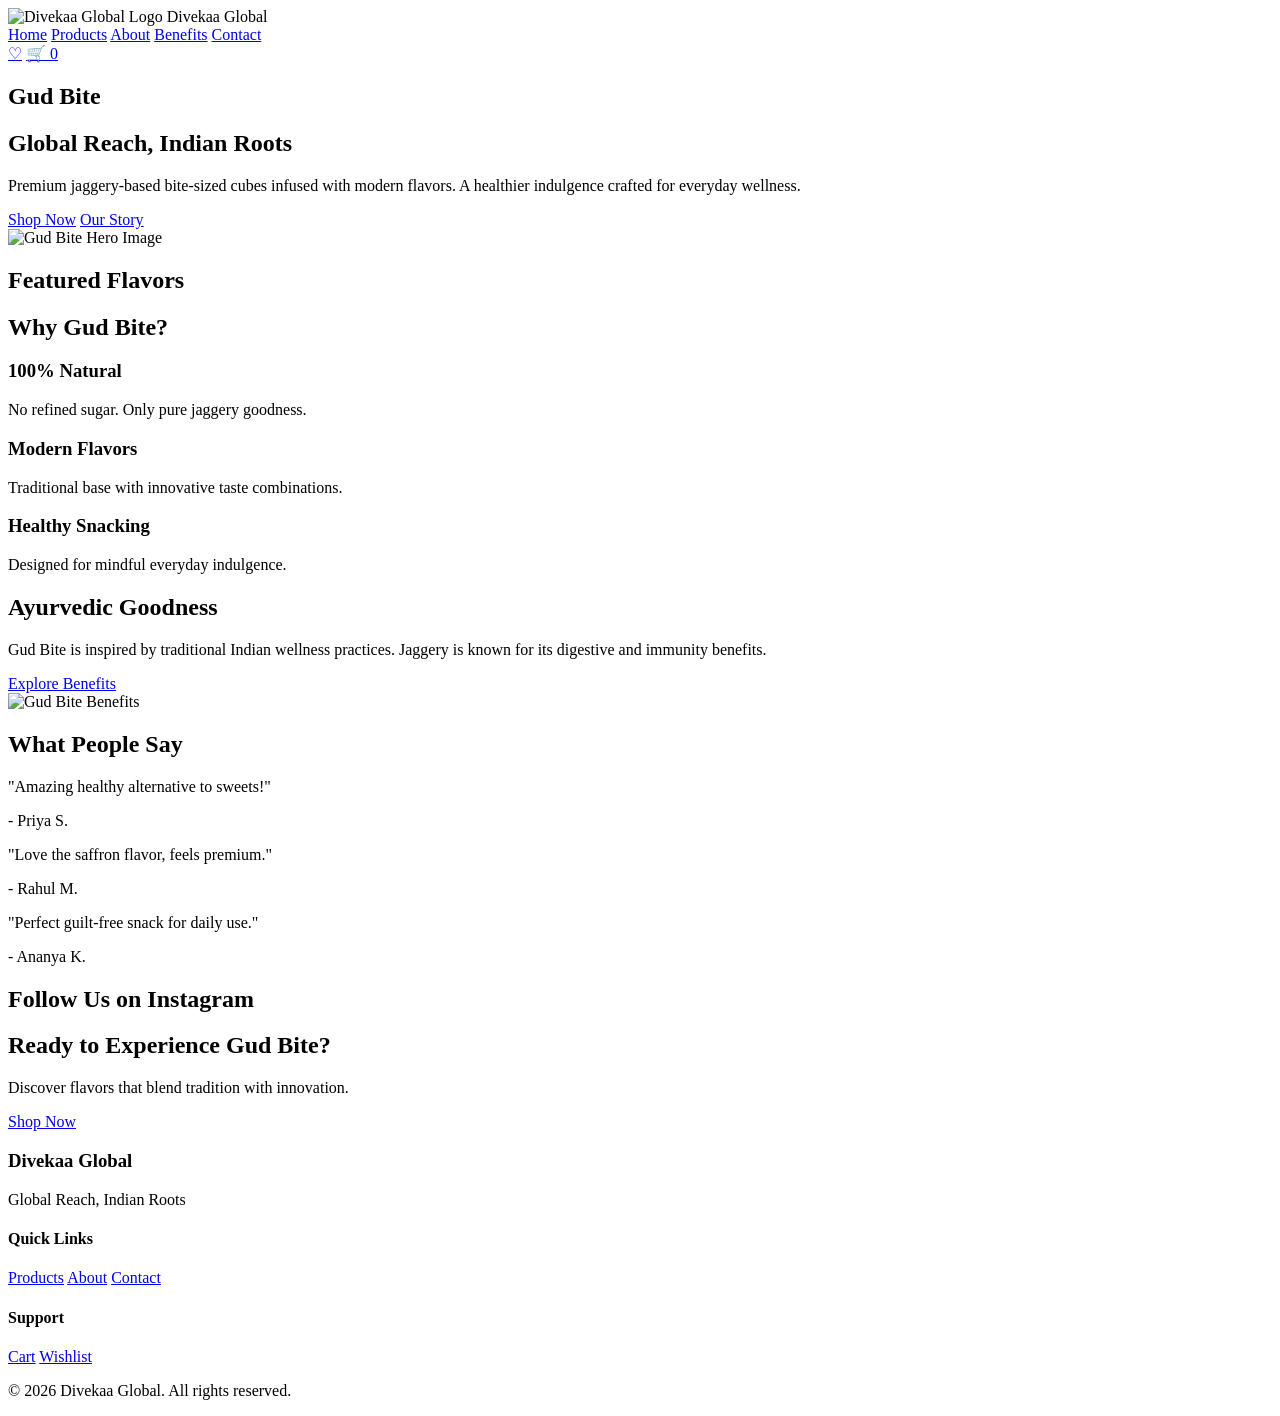
==== index.html @ 1d4f321d "Create index.html" ====
<!DOCTYPE html>
<html lang="en">
<head>
  <meta charset="UTF-8" />
  <meta name="viewport" content="width=device-width, initial-scale=1.0"/>
  <title>Divekaa Global | Gud Bite</title>

  <!-- CSS -->
  <link rel="stylesheet" href="assets/css/style.css"/>

  <!-- Fonts -->
  <link rel="preconnect" href="https://fonts.googleapis.com">
  <link rel="preconnect" href="https://fonts.gstatic.com" crossorigin>
  <link href="https://fonts.googleapis.com/css2?family=Poppins:wght@300;400;500;600;700&display=swap" rel="stylesheet">
</head>

<body>

  <!-- ================= HEADER ================= -->
  <header class="header">
    <div class="container nav-container">

      <div class="logo">
        <img src="assets/images/logo.png" alt="Divekaa Global Logo">
        <span>Divekaa Global</span>
      </div>

      <nav class="nav">
        <a href="index.html">Home</a>
        <a href="products.html">Products</a>
        <a href="about.html">About</a>
        <a href="benefits.html">Benefits</a>
        <a href="contact.html">Contact</a>
      </nav>

      <div class="nav-icons">
        <a href="wishlist.html" class="icon-btn">♡</a>
        <a href="cart.html" class="icon-btn">
          🛒 <span id="cart-count">0</span>
        </a>
      </div>

    </div>
  </header>


  <!-- ================= HERO SECTION ================= -->
  <section class="hero">
    <div class="container hero-grid">

      <div class="hero-text">
        <h1>Gud Bite</h1>
        <h2>Global Reach, Indian Roots</h2>
        <p>
          Premium jaggery-based bite-sized cubes infused with modern flavors.
          A healthier indulgence crafted for everyday wellness.
        </p>

        <div class="hero-buttons">
          <a href="products.html" class="btn primary">Shop Now</a>
          <a href="about.html" class="btn secondary">Our Story</a>
        </div>
      </div>

      <div class="hero-image">
        <img src="assets/images/hero.jpg" alt="Gud Bite Hero Image">
      </div>

    </div>
  </section>


  <!-- ================= FEATURED PRODUCTS ================= -->
  <section class="featured">
    <div class="container">

      <h2 class="section-title">Featured Flavors</h2>

      <div class="product-grid" id="featured-products">
        <!-- JS will render products here -->
      </div>

    </div>
  </section>


  <!-- ================= WHY SECTION ================= -->
  <section class="why">
    <div class="container">

      <h2 class="section-title">Why Gud Bite?</h2>

      <div class="why-grid">

        <div class="why-card">
          <h3>100% Natural</h3>
          <p>No refined sugar. Only pure jaggery goodness.</p>
        </div>

        <div class="why-card">
          <h3>Modern Flavors</h3>
          <p>Traditional base with innovative taste combinations.</p>
        </div>

        <div class="why-card">
          <h3>Healthy Snacking</h3>
          <p>Designed for mindful everyday indulgence.</p>
        </div>

      </div>

    </div>
  </section>


  <!-- ================= BENEFITS PREVIEW ================= -->
  <section class="benefits-preview">
    <div class="container">

      <div class="bp-grid">

        <div class="bp-text">
          <h2>Ayurvedic Goodness</h2>
          <p>
            Gud Bite is inspired by traditional Indian wellness practices.
            Jaggery is known for its digestive and immunity benefits.
          </p>
          <a href="benefits.html" class="btn primary">Explore Benefits</a>
        </div>

        <div class="bp-image">
          <img src="assets/images/products/masala-paan.jpg" alt="Gud Bite Benefits">
        </div>

      </div>

    </div>
  </section>


  <!-- ================= TESTIMONIALS ================= -->
  <section class="testimonials">
    <div class="container">

      <h2 class="section-title">What People Say</h2>

      <div class="testimonial-grid">

        <div class="testimonial-card">
          <p>"Amazing healthy alternative to sweets!"</p>
          <span>- Priya S.</span>
        </div>

        <div class="testimonial-card">
          <p>"Love the saffron flavor, feels premium."</p>
          <span>- Rahul M.</span>
        </div>

        <div class="testimonial-card">
          <p>"Perfect guilt-free snack for daily use."</p>
          <span>- Ananya K.</span>
        </div>

      </div>

    </div>
  </section>


  <!-- ================= INSTAGRAM GRID ================= -->
  <section class="instagram">
    <div class="container">

      <h2 class="section-title">Follow Us on Instagram</h2>

      <div class="insta-grid">

        <div class="insta-item"></div>
        <div class="insta-item"></div>
        <div class="insta-item"></div>
        <div class="insta-item"></div>
        <div class="insta-item"></div>
        <div class="insta-item"></div>

      </div>

    </div>
  </section>


  <!-- ================= CTA SECTION ================= -->
  <section class="cta">
    <div class="container">

      <h2>Ready to Experience Gud Bite?</h2>
      <p>Discover flavors that blend tradition with innovation.</p>

      <a href="products.html" class="btn primary">Shop Now</a>

    </div>
  </section>


  <!-- ================= FOOTER ================= -->
  <footer class="footer">
    <div class="container footer-grid">

      <div>
        <h3>Divekaa Global</h3>
        <p>Global Reach, Indian Roots</p>
      </div>

      <div>
        <h4>Quick Links</h4>
        <a href="products.html">Products</a>
        <a href="about.html">About</a>
        <a href="contact.html">Contact</a>
      </div>

      <div>
        <h4>Support</h4>
        <a href="cart.html">Cart</a>
        <a href="wishlist.html">Wishlist</a>
      </div>

    </div>

    <div class="footer-bottom">
      <p>© 2026 Divekaa Global. All rights reserved.</p>
    </div>
  </footer>


  <!-- ================= SCRIPTS ================= -->
  <script src="assets/js/main.js"></script>

</body>
</html>
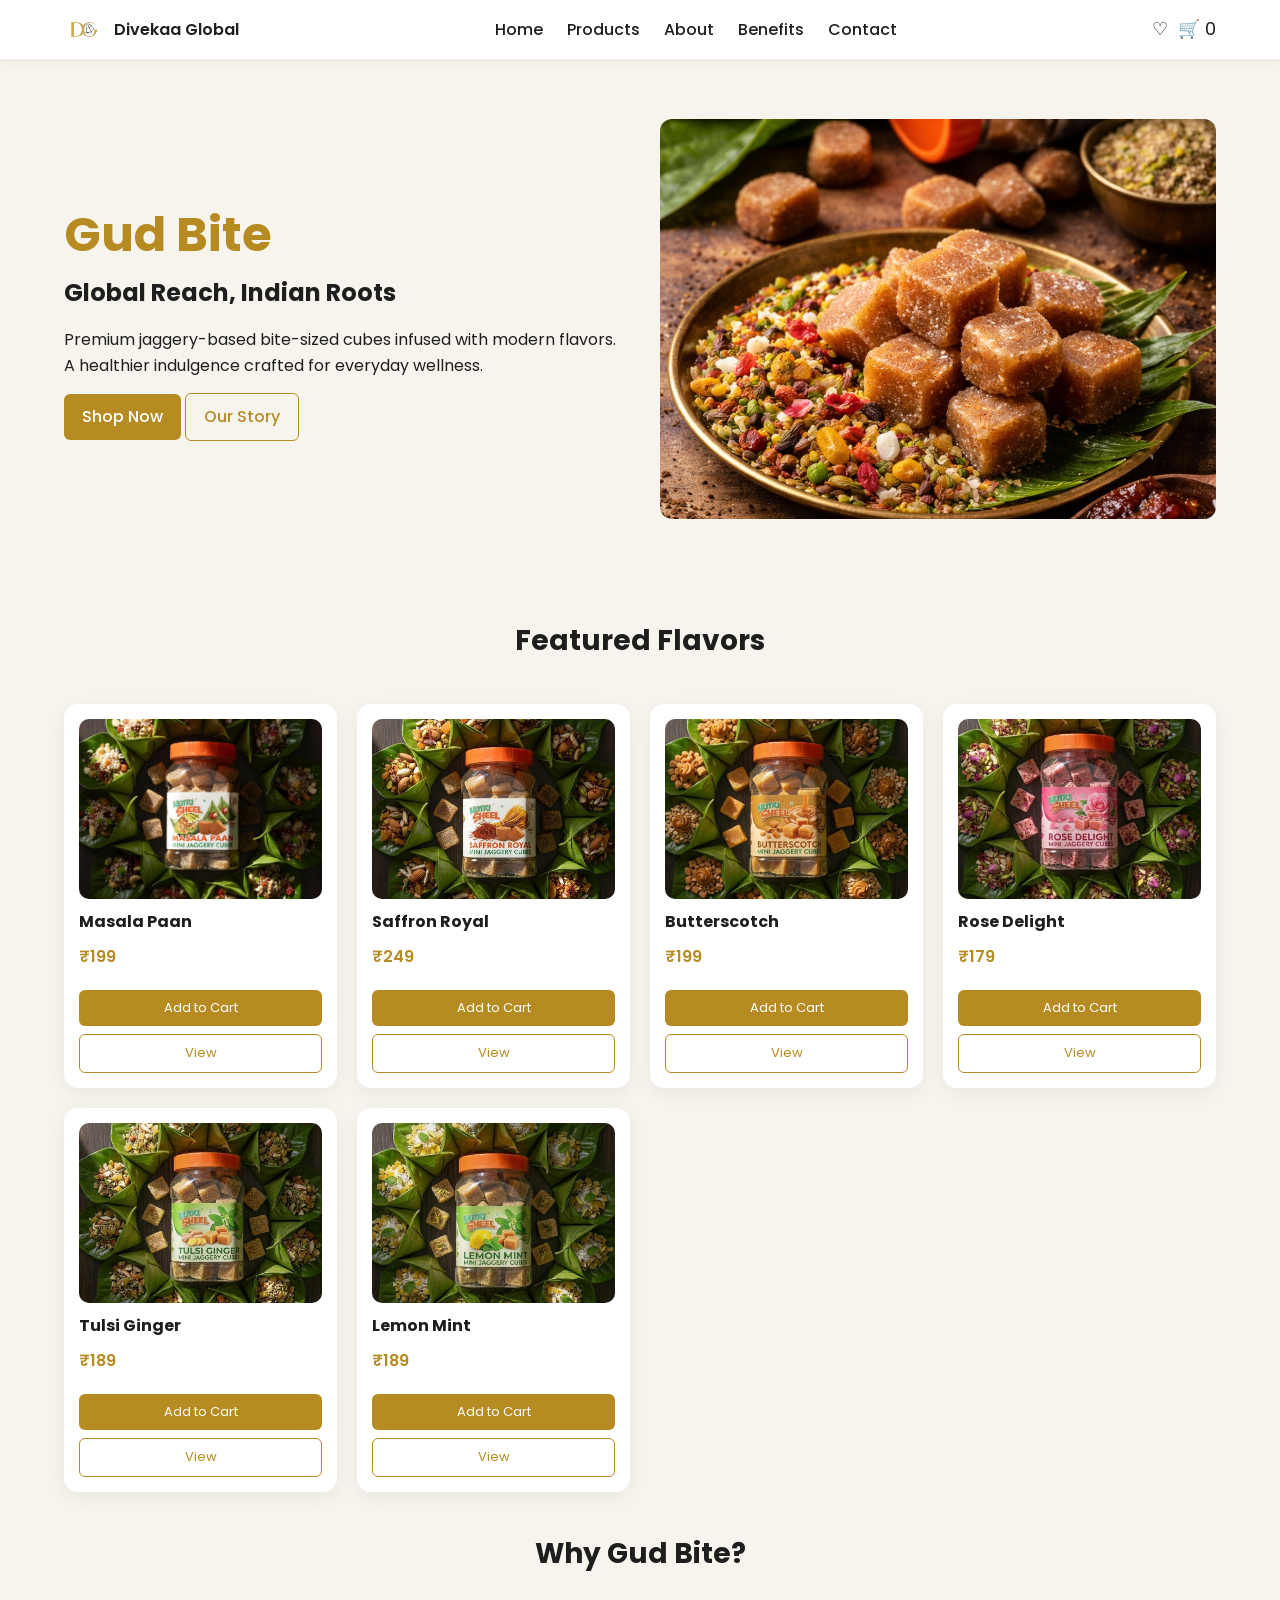
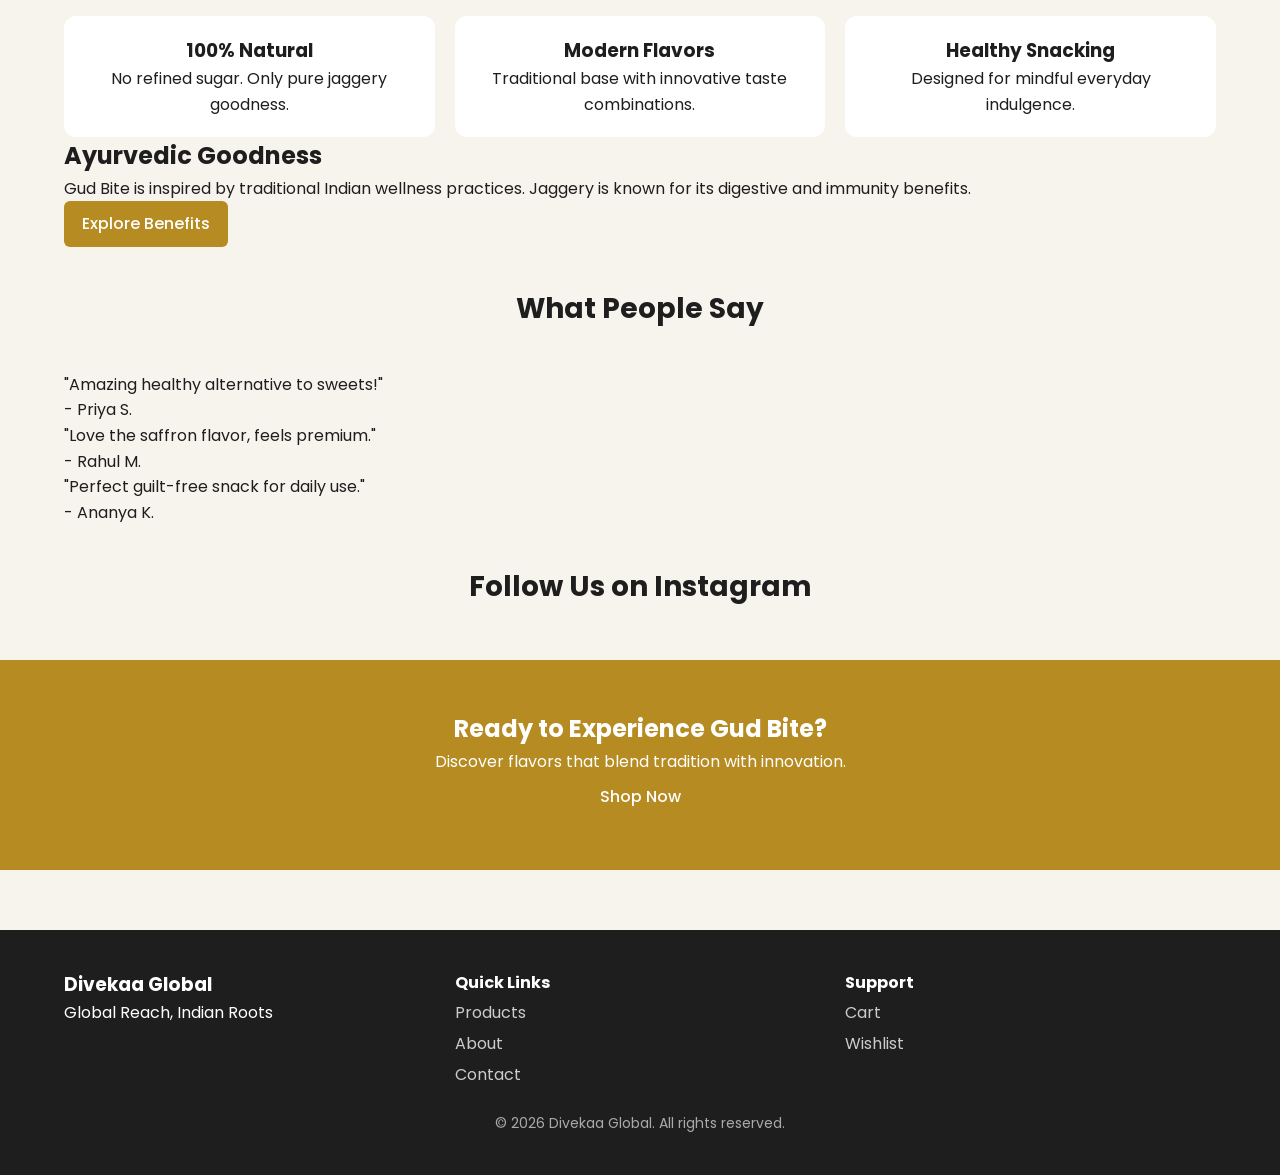
==== commit 76810369: "Update index.html" ====
--- a/index.html
+++ b/index.html
@@ -128,10 +128,6 @@
           <a href="benefits.html" class="btn primary">Explore Benefits</a>
         </div>
 
-        <div class="bp-image">
-          <img src="assets/images/products/masala-paan.jpg" alt="Gud Bite Benefits">
-        </div>
-
       </div>
 
     </div>
--- a/assets/css/style.css
+++ b/assets/css/style.css
@@ -0,0 +1,480 @@
+/* =========================================
+   DIVEKAA GLOBAL - STYLE SYSTEM
+   FMCG Premium Ecommerce UI
+========================================= */
+
+/* ---------- RESET ---------- */
+* {
+  margin: 0;
+  padding: 0;
+  box-sizing: border-box;
+  font-family: "Poppins", sans-serif;
+}
+
+body {
+  background: #F7F4ED;
+  color: #1E1E1E;
+  line-height: 1.6;
+}
+
+/* ---------- CONTAINER ---------- */
+.container {
+  width: 90%;
+  max-width: 1200px;
+  margin: auto;
+}
+
+/* ---------- HEADER ---------- */
+.header {
+  background: #FFFFFF;
+  padding: 15px 0;
+  box-shadow: 0 2px 10px rgba(0,0,0,0.05);
+  position: sticky;
+  top: 0;
+  z-index: 1000;
+}
+
+.nav-container {
+  display: flex;
+  justify-content: space-between;
+  align-items: center;
+}
+
+.logo {
+  display: flex;
+  align-items: center;
+  gap: 10px;
+  font-weight: 600;
+}
+
+.logo img {
+  width: 40px;
+}
+
+.nav a {
+  margin: 0 10px;
+  text-decoration: none;
+  color: #1E1E1E;
+  font-weight: 500;
+  transition: 0.3s;
+}
+
+.nav a:hover,
+.nav a.active {
+  color: #B68B22;
+}
+
+.nav-icons {
+  display: flex;
+  gap: 10px;
+}
+
+.icon-btn {
+  text-decoration: none;
+  font-size: 18px;
+  color: #1E1E1E;
+}
+
+/* ---------- HERO ---------- */
+.hero {
+  padding: 60px 0;
+}
+
+.hero-grid {
+  display: grid;
+  grid-template-columns: 1fr 1fr;
+  gap: 40px;
+  align-items: center;
+}
+
+.hero h1 {
+  font-size: 48px;
+  color: #B68B22;
+}
+
+.hero h2 {
+  font-size: 24px;
+  margin-bottom: 10px;
+}
+
+.hero p {
+  margin: 15px 0;
+}
+
+.hero-image img {
+  width: 100%;
+  border-radius: 12px;
+}
+
+/* ---------- BUTTONS ---------- */
+.btn {
+  padding: 10px 18px;
+  border: none;
+  cursor: pointer;
+  text-decoration: none;
+  display: inline-block;
+  border-radius: 6px;
+  transition: 0.3s;
+  font-weight: 500;
+}
+
+.btn.primary {
+  background: #B68B22;
+  color: white;
+}
+
+.btn.primary:hover {
+  background: #C9A33A;
+}
+
+.btn.secondary {
+  background: transparent;
+  border: 1px solid #B68B22;
+  color: #B68B22;
+}
+
+.btn.secondary:hover {
+  background: #B68B22;
+  color: white;
+}
+
+/* ---------- SECTION TITLE ---------- */
+.section-title {
+  text-align: center;
+  font-size: 28px;
+  margin: 40px 0;
+}
+/* ================= PRODUCT CARD FIX ================= */
+
+.product-grid {
+  display: grid;
+  grid-template-columns: repeat(auto-fit, minmax(240px, 1fr));
+  gap: 20px;
+}
+
+/* FORCE UNIFORM CARD SIZE */
+.product-card {
+  background: #fff;
+  border-radius: 14px;
+  padding: 15px;
+  box-shadow: 0 5px 20px rgba(0,0,0,0.06);
+  display: flex;
+  flex-direction: column;
+  justify-content: space-between;
+  height: 100%;
+  transition: 0.3s ease;
+}
+
+/* IMAGE FIX (VERY IMPORTANT) */
+.product-card img {
+  width: 100%;
+  height: 180px;
+  object-fit: cover;
+  border-radius: 10px;
+}
+
+/* TITLE CONSISTENCY */
+.product-card h3 {
+  font-size: 16px;
+  margin-top: 10px;
+}
+
+/* DESCRIPTION LIMIT */
+.product-card p {
+  font-size: 13px;
+  color: #555;
+  height: 40px;
+  overflow: hidden;
+}
+
+/* PRICE */
+.price {
+  margin: 10px 0;
+  font-size: 16px;
+  font-weight: 600;
+  color: #B68B22;
+}
+
+/* ================= BUTTON SYSTEM FIX ================= */
+
+.product-actions {
+  display: flex;
+  flex-direction: column;
+  gap: 8px;
+  margin-top: 10px;
+}
+
+.product-actions button,
+.product-actions a {
+  padding: 8px 10px;
+  text-align: center;
+  border-radius: 6px;
+  font-size: 13px;
+  cursor: pointer;
+  text-decoration: none;
+  border: none;
+}
+
+/* ADD TO CART */
+.product-actions button {
+  background: #B68B22;
+  color: white;
+}
+
+/* VIEW PRODUCT */
+.product-actions a {
+  background: transparent;
+  border: 1px solid #B68B22;
+  color: #B68B22;
+}
+
+.product-actions a:hover {
+  background: #B68B22;
+  color: white;
+}
+/* ================= PRODUCT DETAIL FIX ================= */
+
+.product-grid-detail {
+  display: grid;
+  grid-template-columns: 1fr 1fr;
+  gap: 40px;
+  align-items: start;
+}
+
+/* MAIN IMAGE SMALLER */
+.product-images img#main-product-image {
+  width: 100%;
+  max-height: 320px;
+  object-fit: cover;
+  border-radius: 12px;
+}
+
+/* THUMBNAILS */
+.thumbnail-row {
+  display: flex;
+  gap: 10px;
+  margin-top: 10px;
+}
+
+.thumbnail-row img {
+  width: 60px;
+  height: 60px;
+  object-fit: cover;
+  border-radius: 8px;
+  cursor: pointer;
+}
+
+/* PRODUCT INFO CLEAN */
+.product-info h1 {
+  font-size: 26px;
+}
+
+.product-info p {
+  font-size: 14px;
+  color: #555;
+}
+
+/* ---------- WHY SECTION ---------- */
+.why-grid {
+  display: grid;
+  grid-template-columns: repeat(3, 1fr);
+  gap: 20px;
+  text-align: center;
+}
+
+.why-card {
+  background: white;
+  padding: 20px;
+  border-radius: 12px;
+}
+
+/* ---------- CTA ---------- */
+.cta {
+  background: #B68B22;
+  color: white;
+  text-align: center;
+  padding: 50px 20px;
+  margin-top: 50px;
+}
+
+/* ---------- FOOTER ---------- */
+.footer {
+  background: #1E1E1E;
+  color: white;
+  padding: 40px 0;
+  margin-top: 60px;
+}
+
+.footer-grid {
+  display: grid;
+  grid-template-columns: repeat(3, 1fr);
+  gap: 20px;
+}
+
+.footer a {
+  color: #ccc;
+  text-decoration: none;
+  display: block;
+  margin: 5px 0;
+}
+
+.footer-bottom {
+  text-align: center;
+  margin-top: 20px;
+  font-size: 14px;
+  color: #aaa;
+}
+
+/* ---------- CART ---------- */
+.cart-grid {
+  display: grid;
+  grid-template-columns: 2fr 1fr;
+  gap: 20px;
+}
+
+.cart-item {
+  display: flex;
+  align-items: center;
+  justify-content: space-between;
+  background: white;
+  padding: 10px;
+  margin-bottom: 10px;
+  border-radius: 10px;
+}
+
+.cart-item img {
+  width: 60px;
+  border-radius: 8px;
+}
+
+.cart-summary {
+  background: white;
+  padding: 20px;
+  border-radius: 12px;
+}
+
+/* ---------- RESPONSIVE ---------- */
+@media (max-width: 768px) {
+
+  .hero-grid {
+    grid-template-columns: 1fr;
+  }
+
+  .product-grid {
+    grid-template-columns: 1fr;
+  }
+
+  .why-grid {
+    grid-template-columns: 1fr;
+  }
+
+  .cart-grid {
+    grid-template-columns: 1fr;
+  }
+
+  .nav {
+    display: none;
+  }
+}
+/* ================= PREMIUM SEARCH BAR ================= */
+
+.search-box {
+  display: flex;
+  align-items: center;
+  gap: 8px;
+  background: white;
+  padding: 10px 14px;
+  border-radius: 12px;
+  box-shadow: 0 4px 15px rgba(0,0,0,0.06);
+  border: 1px solid rgba(0,0,0,0.05);
+  transition: 0.3s;
+}
+
+.search-box:focus-within {
+  border-color: var(--gold);
+  box-shadow: 0 6px 18px rgba(182,139,34,0.2);
+}
+
+.search-box input {
+  width: 100%;
+  border: none;
+  outline: none;
+  font-size: 14px;
+  background: transparent;
+}
+
+/* SEARCH ICON */
+.search-box::before {
+  content: "🔍";
+  font-size: 14px;
+  opacity: 0.6;
+}
+/* ================= GLOBAL IMAGE CONTROL ================= */
+
+img {
+  max-width: 100%;
+  display: block;
+}
+
+/* HERO IMAGE FIX */
+.hero-image img {
+  max-height: 400px;
+  object-fit: cover;
+}
+
+/* ABOUT / BENEFITS IMAGES */
+.about-image img,
+.ayurveda-image img {
+  max-height: 350px;
+  object-fit: cover;
+  border-radius: 12px;
+}
+/* ================= PREMIUM ANIMATIONS ================= */
+
+@keyframes fadeUp {
+  from {
+    opacity: 0;
+    transform: translateY(12px);
+  }
+  to {
+    opacity: 1;
+    transform: translateY(0);
+  }
+}
+
+@keyframes fadeIn {
+  from {
+    opacity: 0;
+  }
+  to {
+    opacity: 1;
+  }
+}
+
+/* Apply smooth entrance */
+.hero,
+.product-card,
+.section-title,
+.why-card {
+  animation: fadeUp 0.6s ease both;
+}
+
+/* Smooth hover system upgrade */
+.product-card {
+  transition: transform 0.25s ease, box-shadow 0.25s ease;
+}
+
+.product-card:hover {
+  transform: translateY(-6px) scale(1.01);
+  box-shadow: 0 10px 30px rgba(0,0,0,0.10);
+}
+
+/* Button micro interaction */
+.btn {
+  transition: all 0.25s ease;
+}
+
+.btn:active {
+  transform: scale(0.97);
+}
+
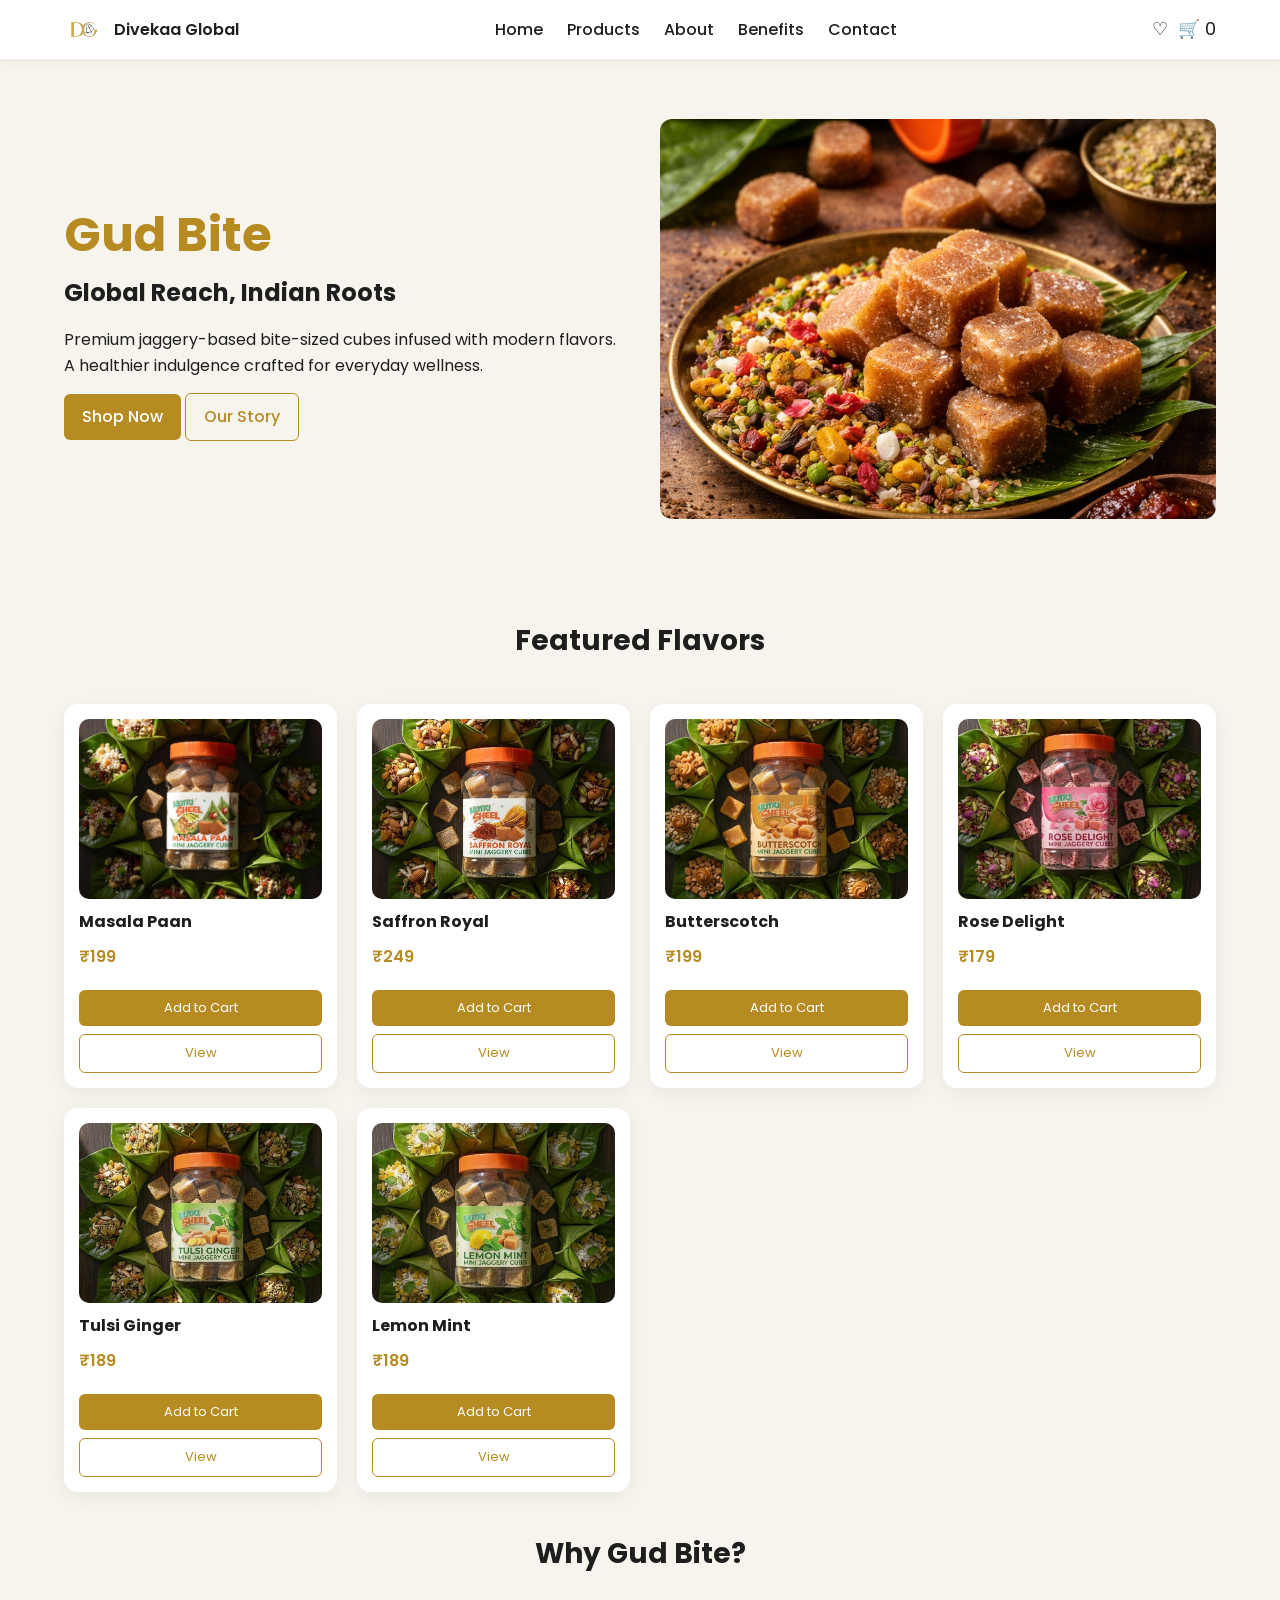
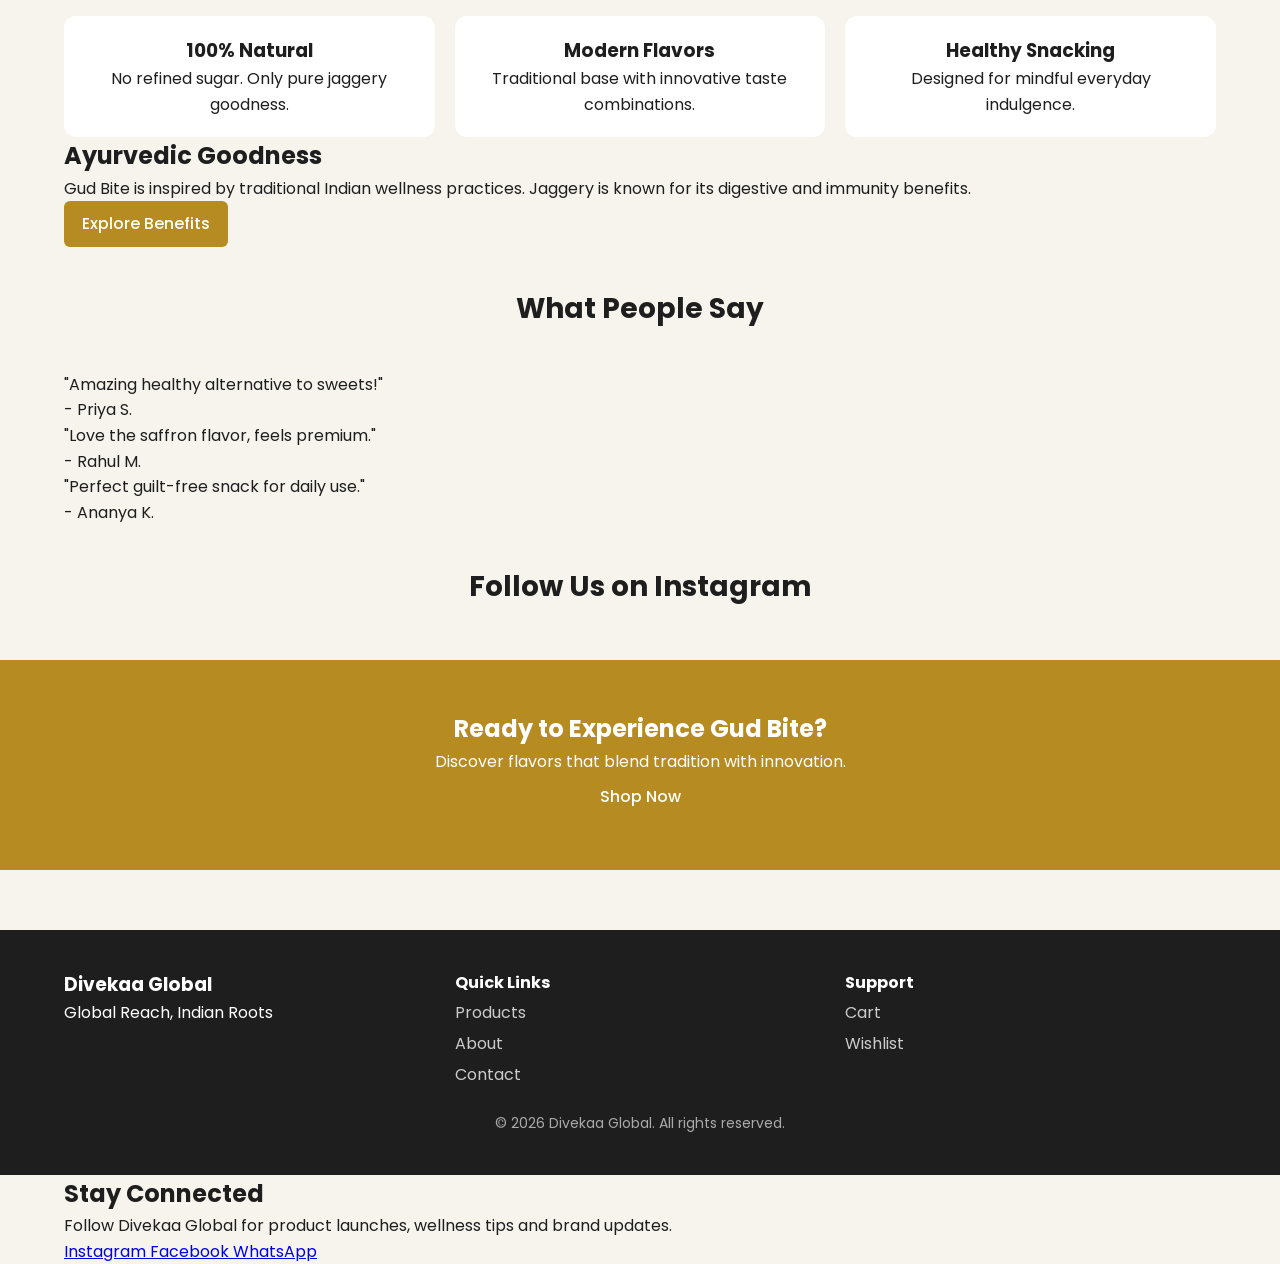
==== commit 130f6301: "Update index.html" ====
--- a/index.html
+++ b/index.html
@@ -225,7 +225,34 @@
       <p>© 2026 Divekaa Global. All rights reserved.</p>
     </div>
   </footer>
-
+<section class="social-connect">
+    <div class="container">
+
+        <h2>Stay Connected</h2>
+
+        <p>
+            Follow Divekaa Global for product launches,
+            wellness tips and brand updates.
+        </p>
+
+        <div class="social-links">
+
+            <a href="#" class="social-btn instagram">
+                Instagram
+            </a>
+
+            <a href="#" class="social-btn facebook">
+                Facebook
+            </a>
+
+            <a href="#" class="social-btn whatsapp">
+                WhatsApp
+            </a>
+
+        </div>
+
+    </div>
+</section>
 
   <!-- ================= SCRIPTS ================= -->
   <script src="assets/js/main.js"></script>
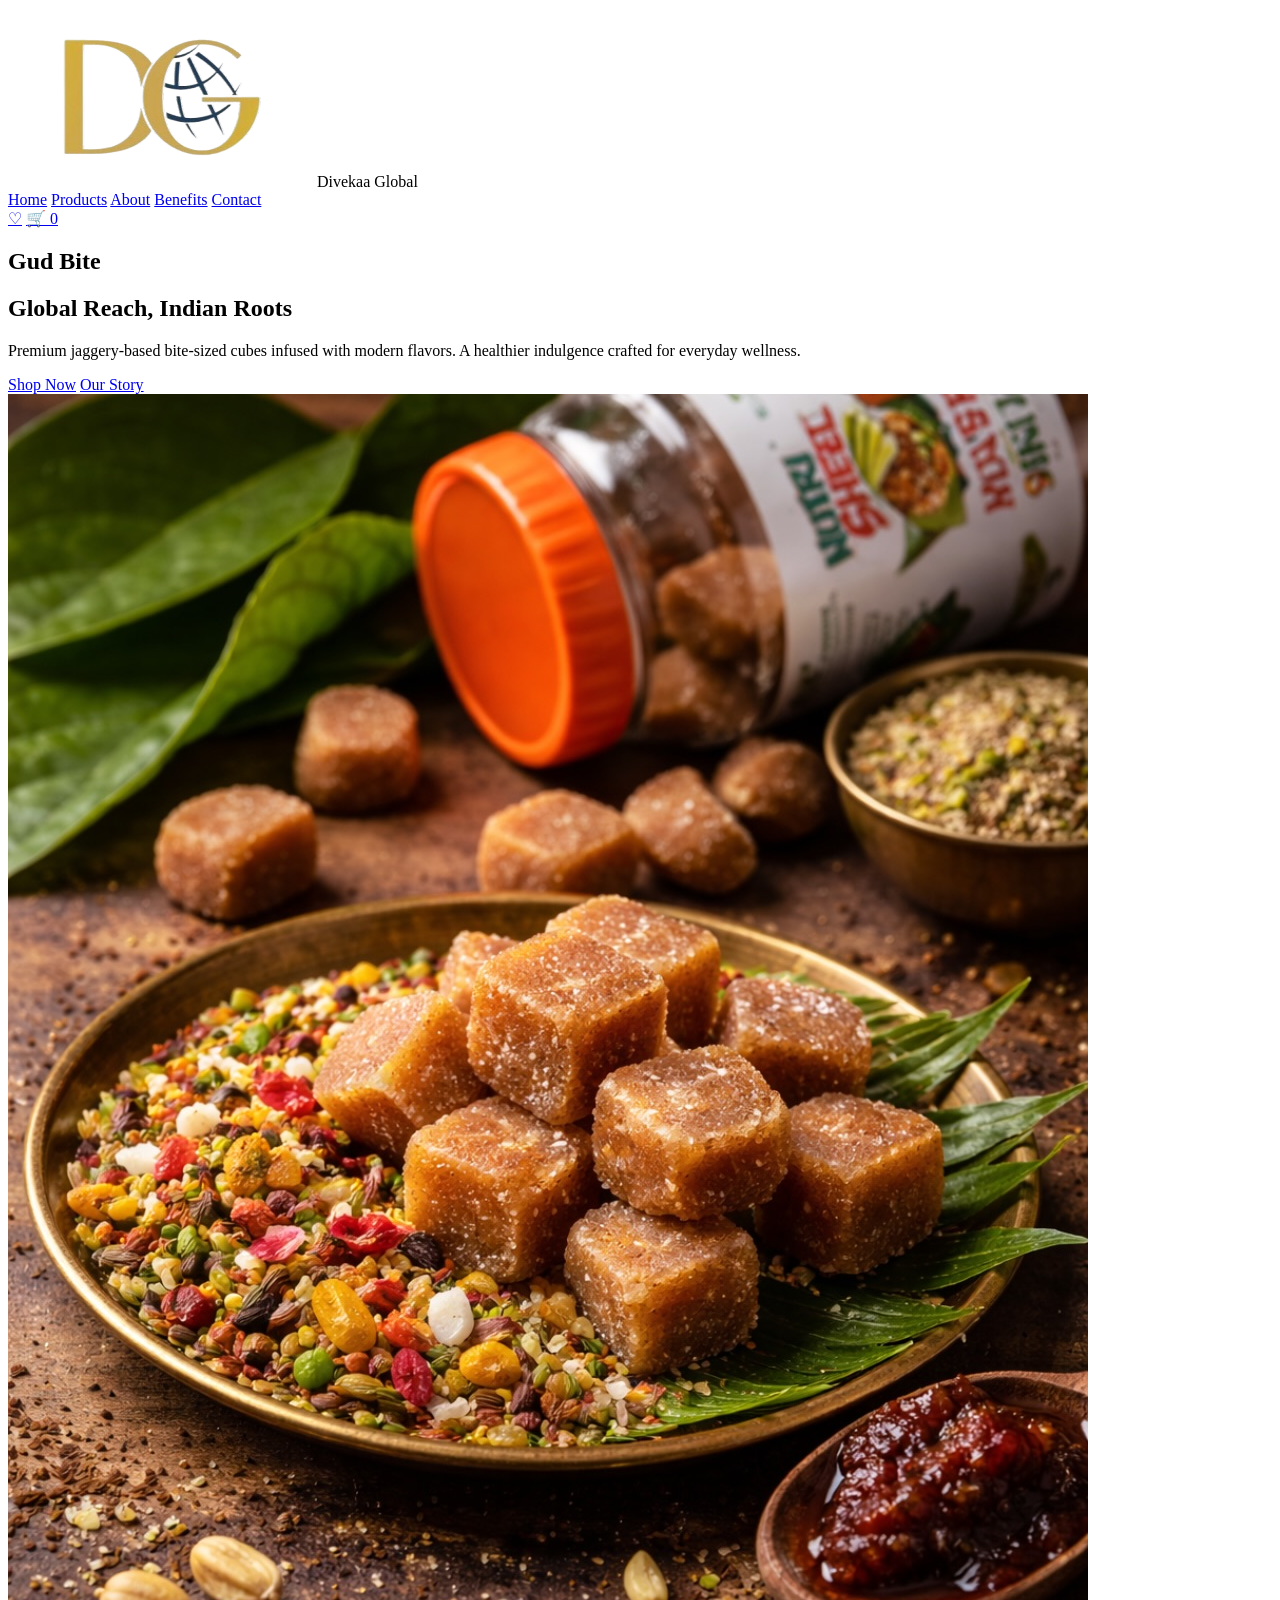
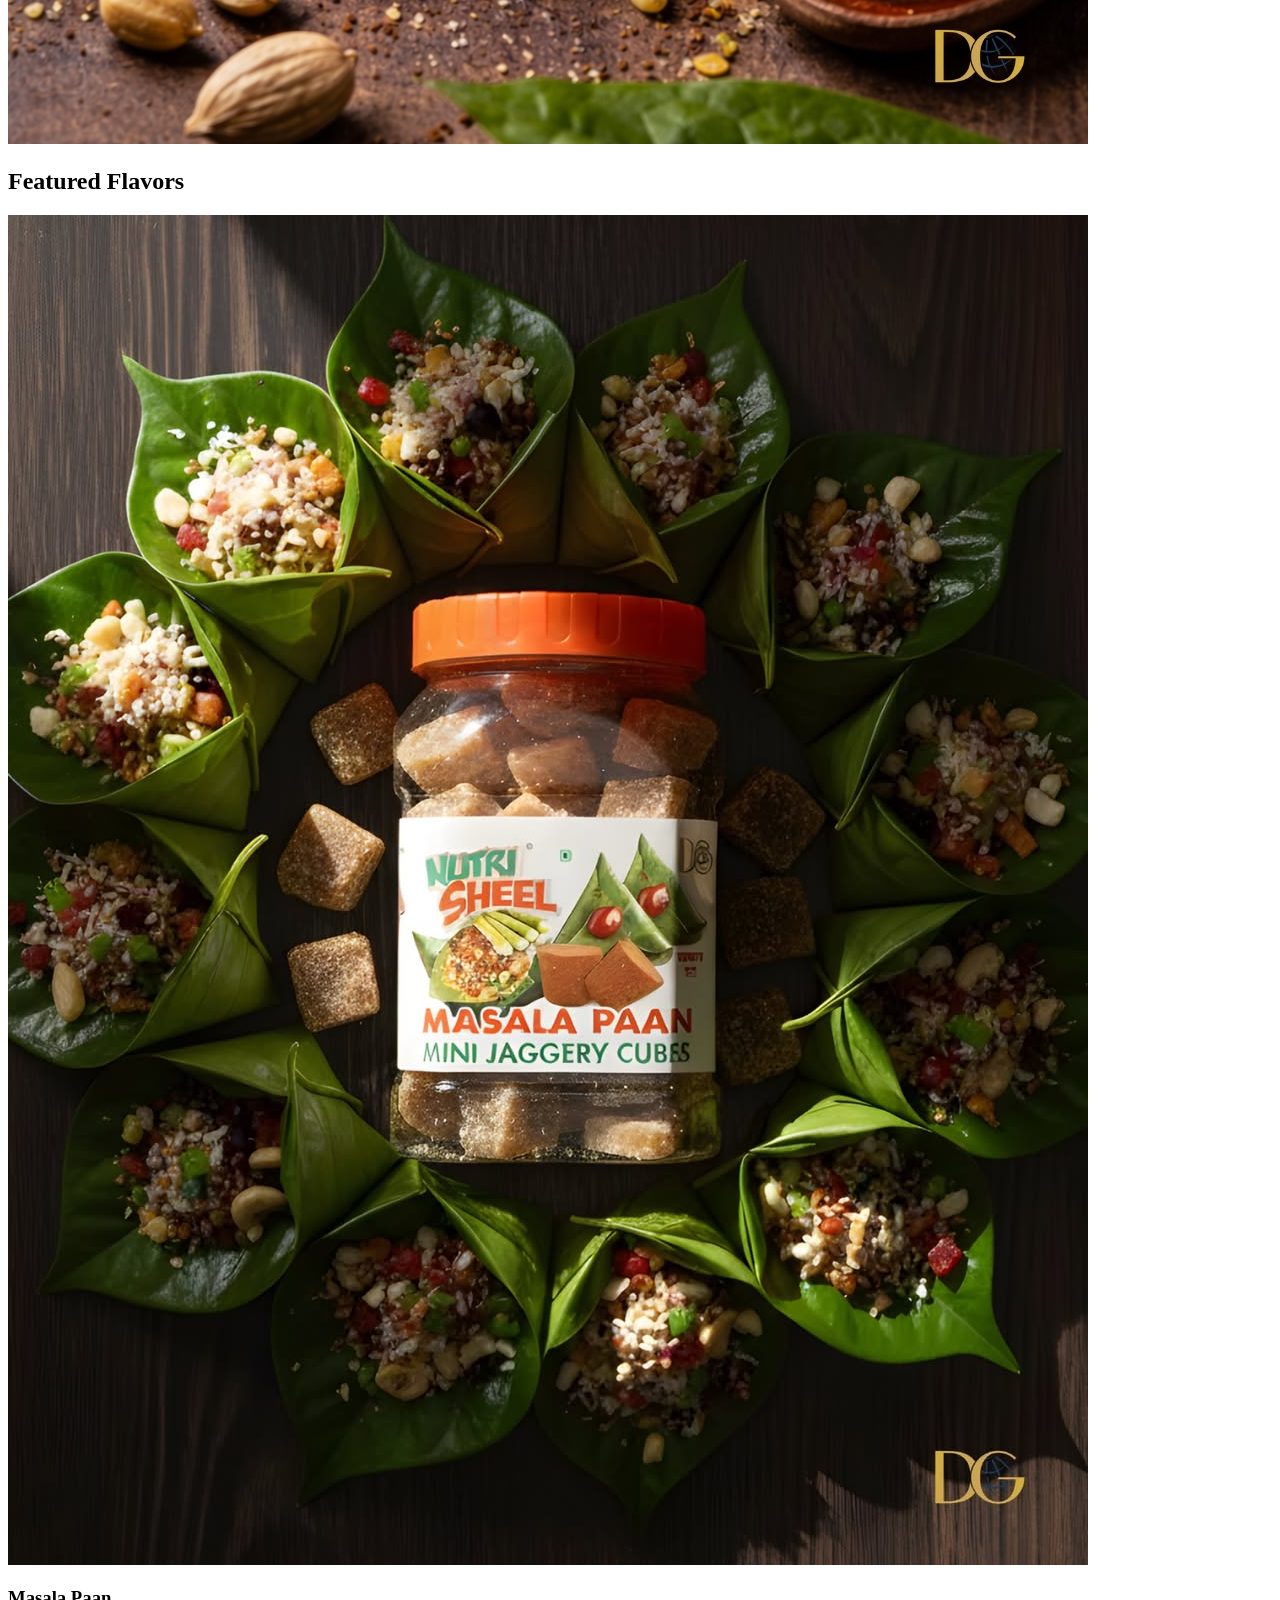
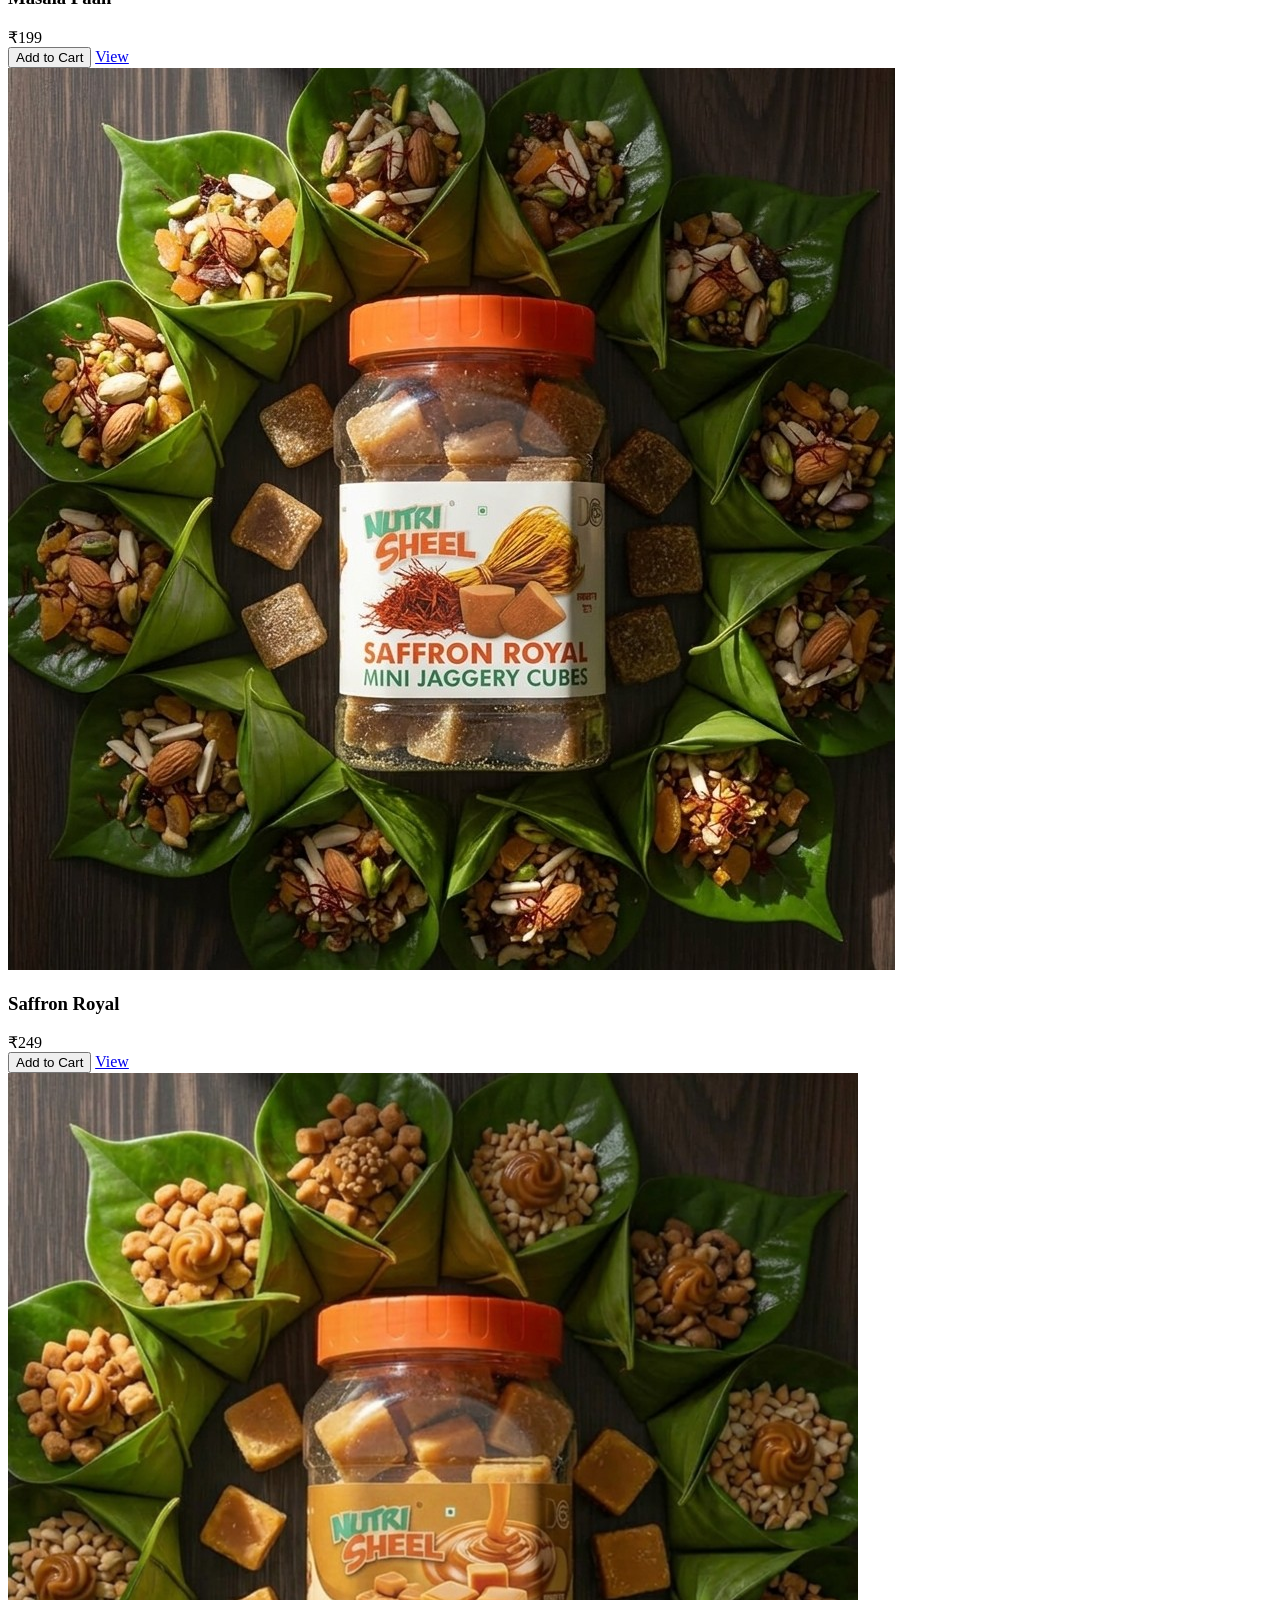
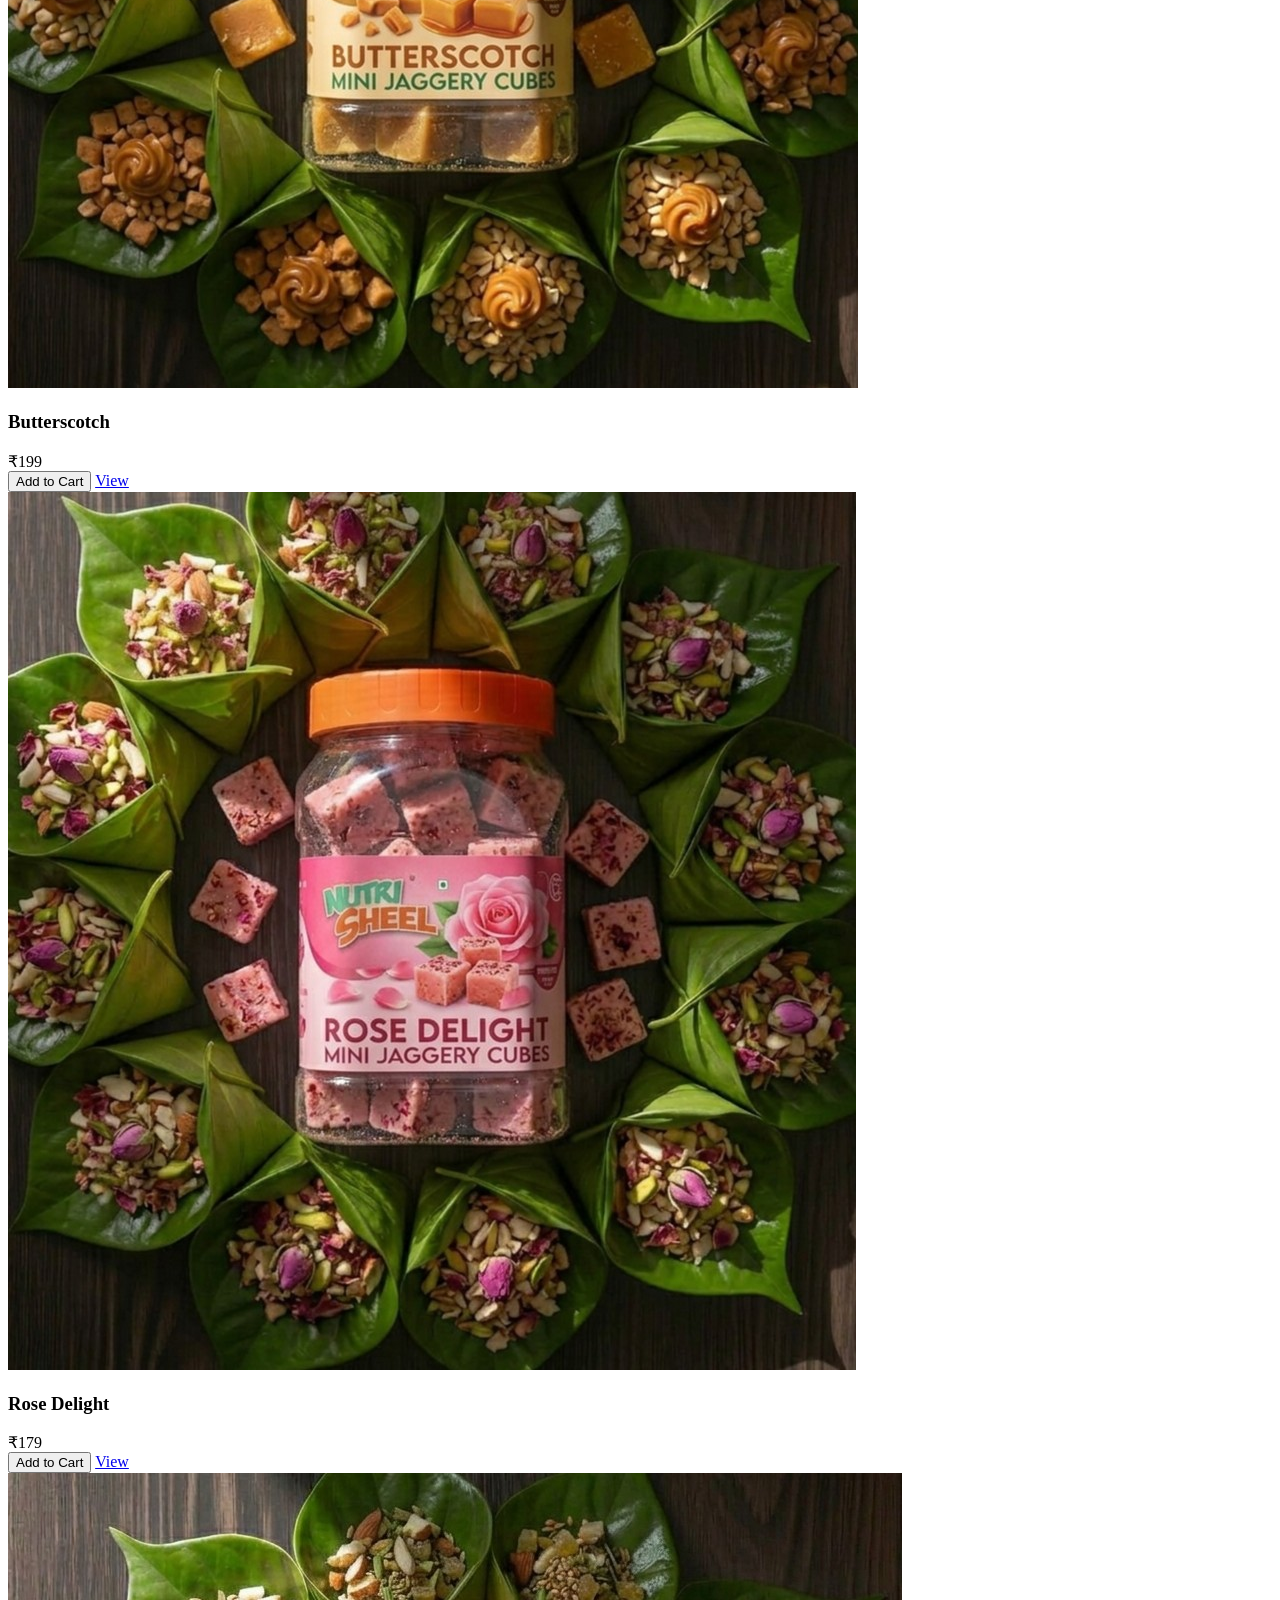
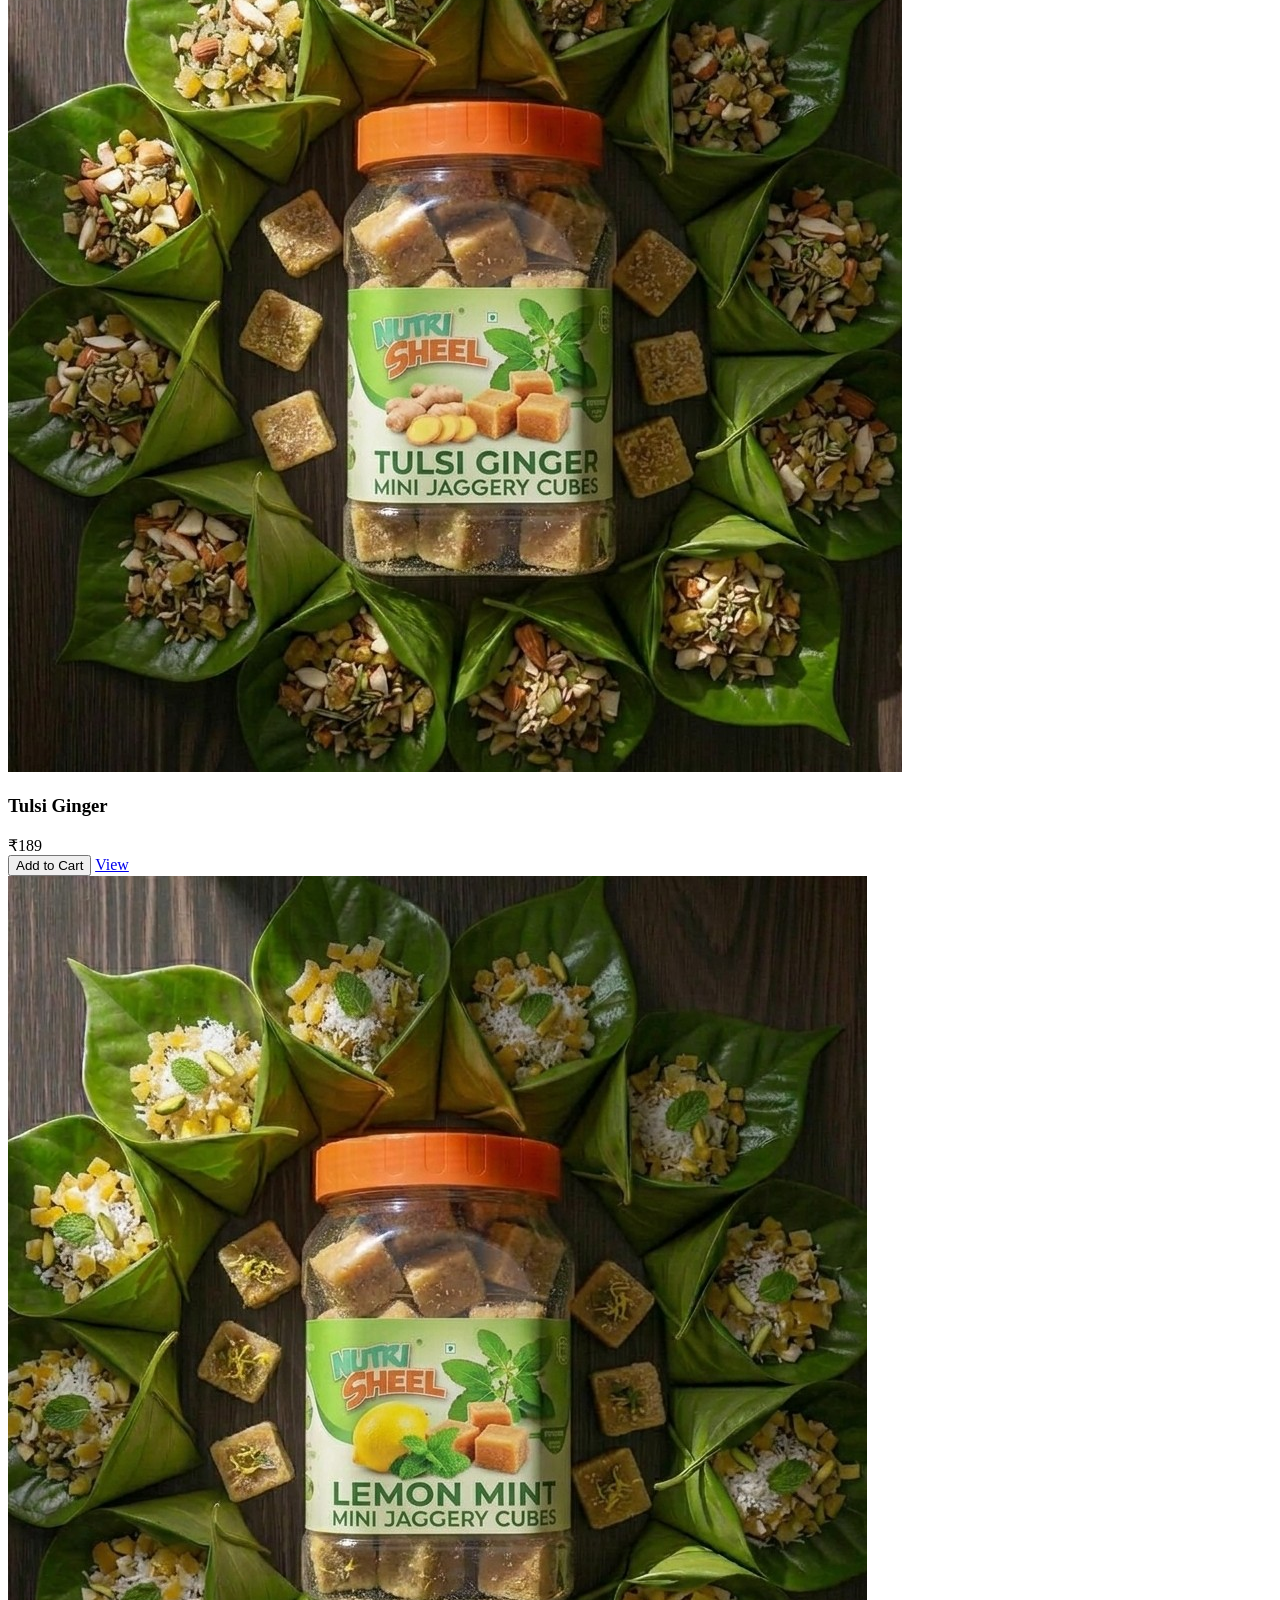
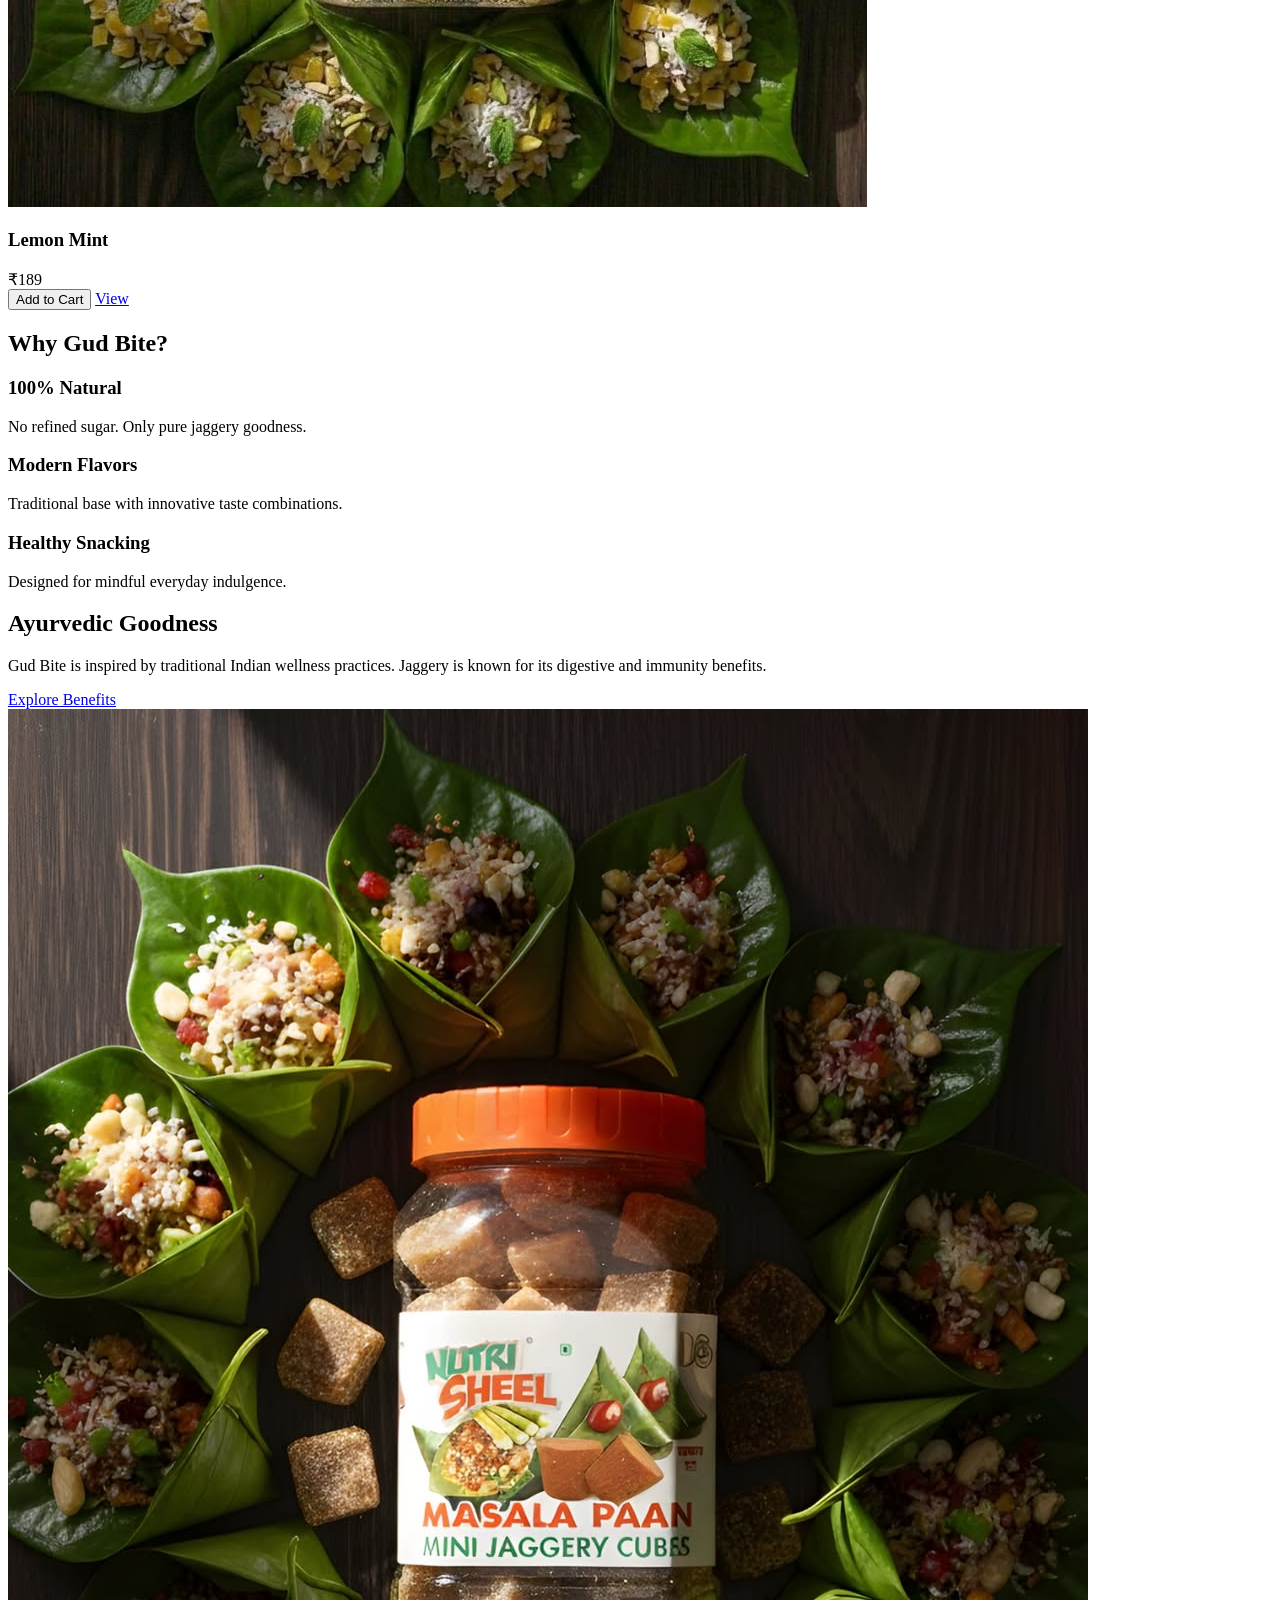
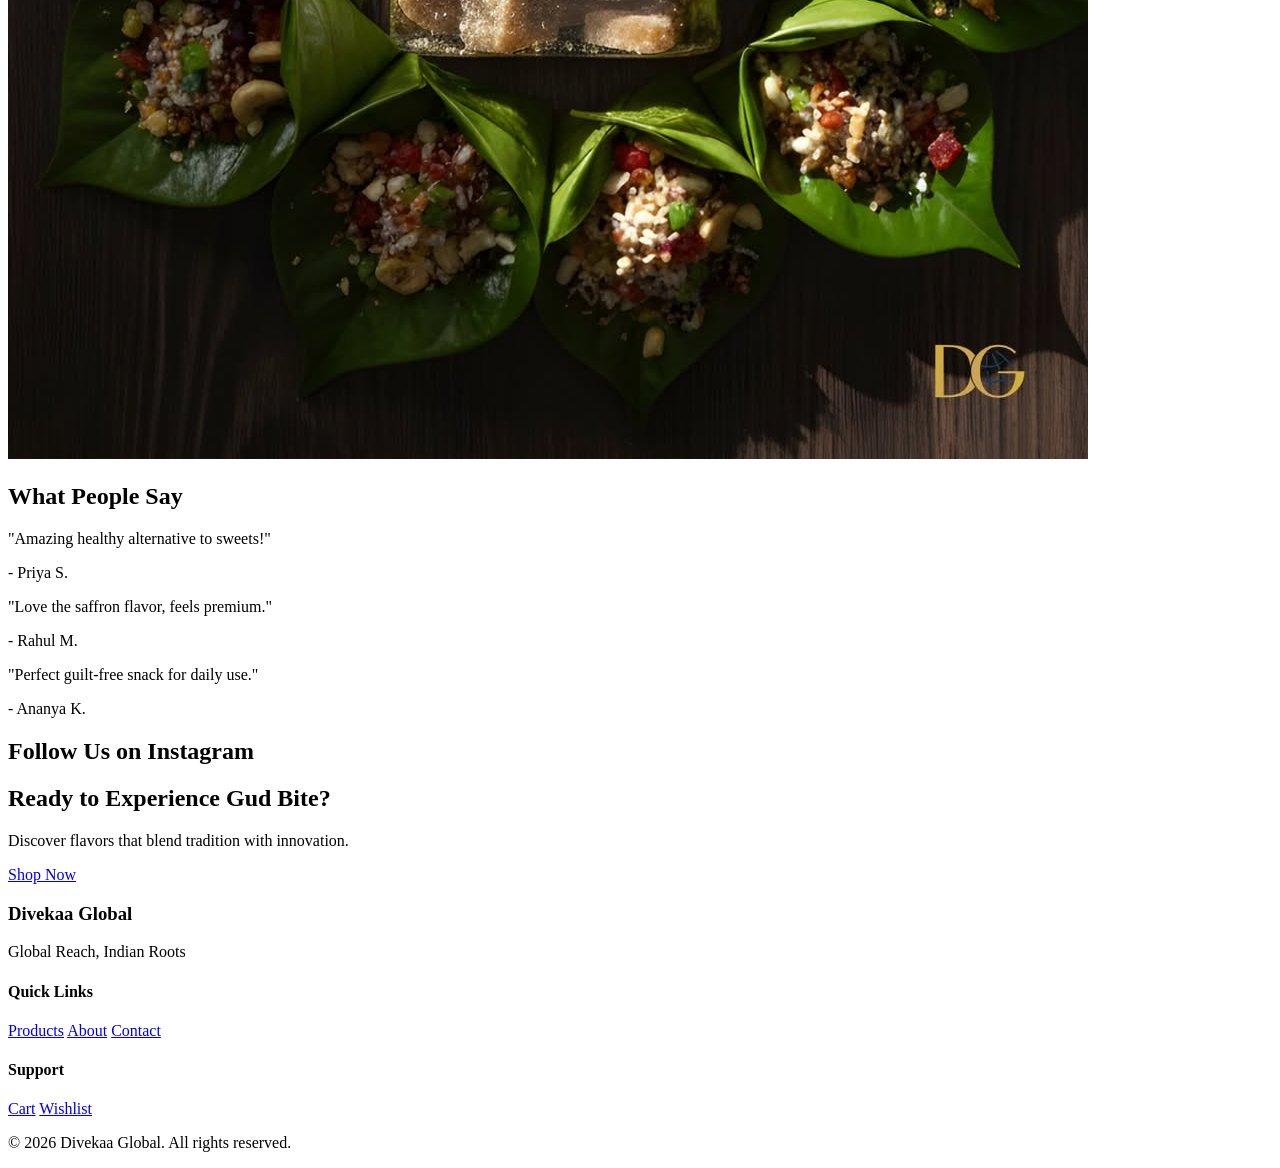
==== commit 57ace46f: "Update index.html" ====
--- a/index.html
+++ b/index.html
@@ -6,7 +6,7 @@
   <title>Divekaa Global | Gud Bite</title>
 
   <!-- CSS -->
-  <link rel="stylesheet" href="assets/css/style.css"/>
+  <link rel="stylesheet" href="assets/css/home.css">
 
   <!-- Fonts -->
   <link rel="preconnect" href="https://fonts.googleapis.com">
@@ -128,6 +128,10 @@
           <a href="benefits.html" class="btn primary">Explore Benefits</a>
         </div>
 
+        <div class="bp-image">
+          <img src="assets/images/products/masala-paan.jpg" alt="Gud Bite Benefits">
+        </div>
+
       </div>
 
     </div>
@@ -225,34 +229,7 @@
       <p>© 2026 Divekaa Global. All rights reserved.</p>
     </div>
   </footer>
-<section class="social-connect">
-    <div class="container">
-
-        <h2>Stay Connected</h2>
-
-        <p>
-            Follow Divekaa Global for product launches,
-            wellness tips and brand updates.
-        </p>
-
-        <div class="social-links">
-
-            <a href="#" class="social-btn instagram">
-                Instagram
-            </a>
-
-            <a href="#" class="social-btn facebook">
-                Facebook
-            </a>
-
-            <a href="#" class="social-btn whatsapp">
-                WhatsApp
-            </a>
-
-        </div>
-
-    </div>
-</section>
+
 
   <!-- ================= SCRIPTS ================= -->
   <script src="assets/js/main.js"></script>
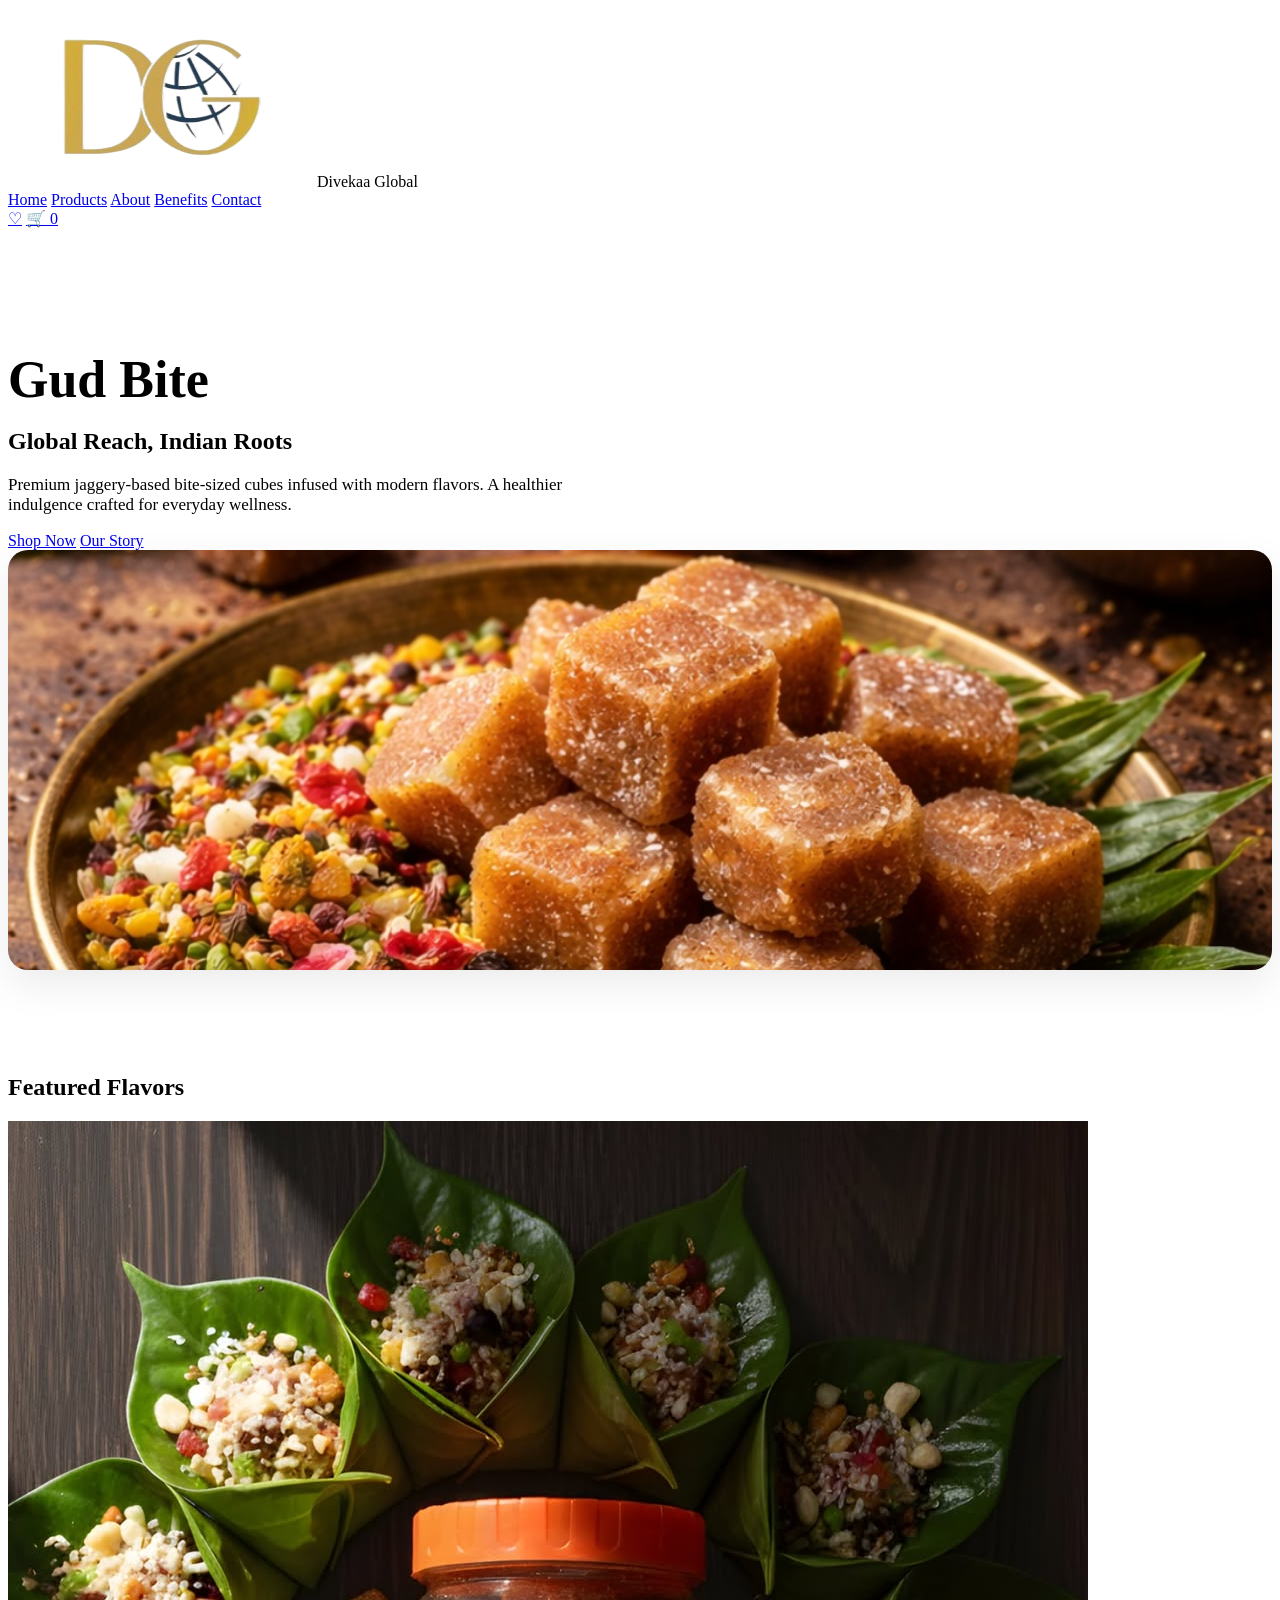
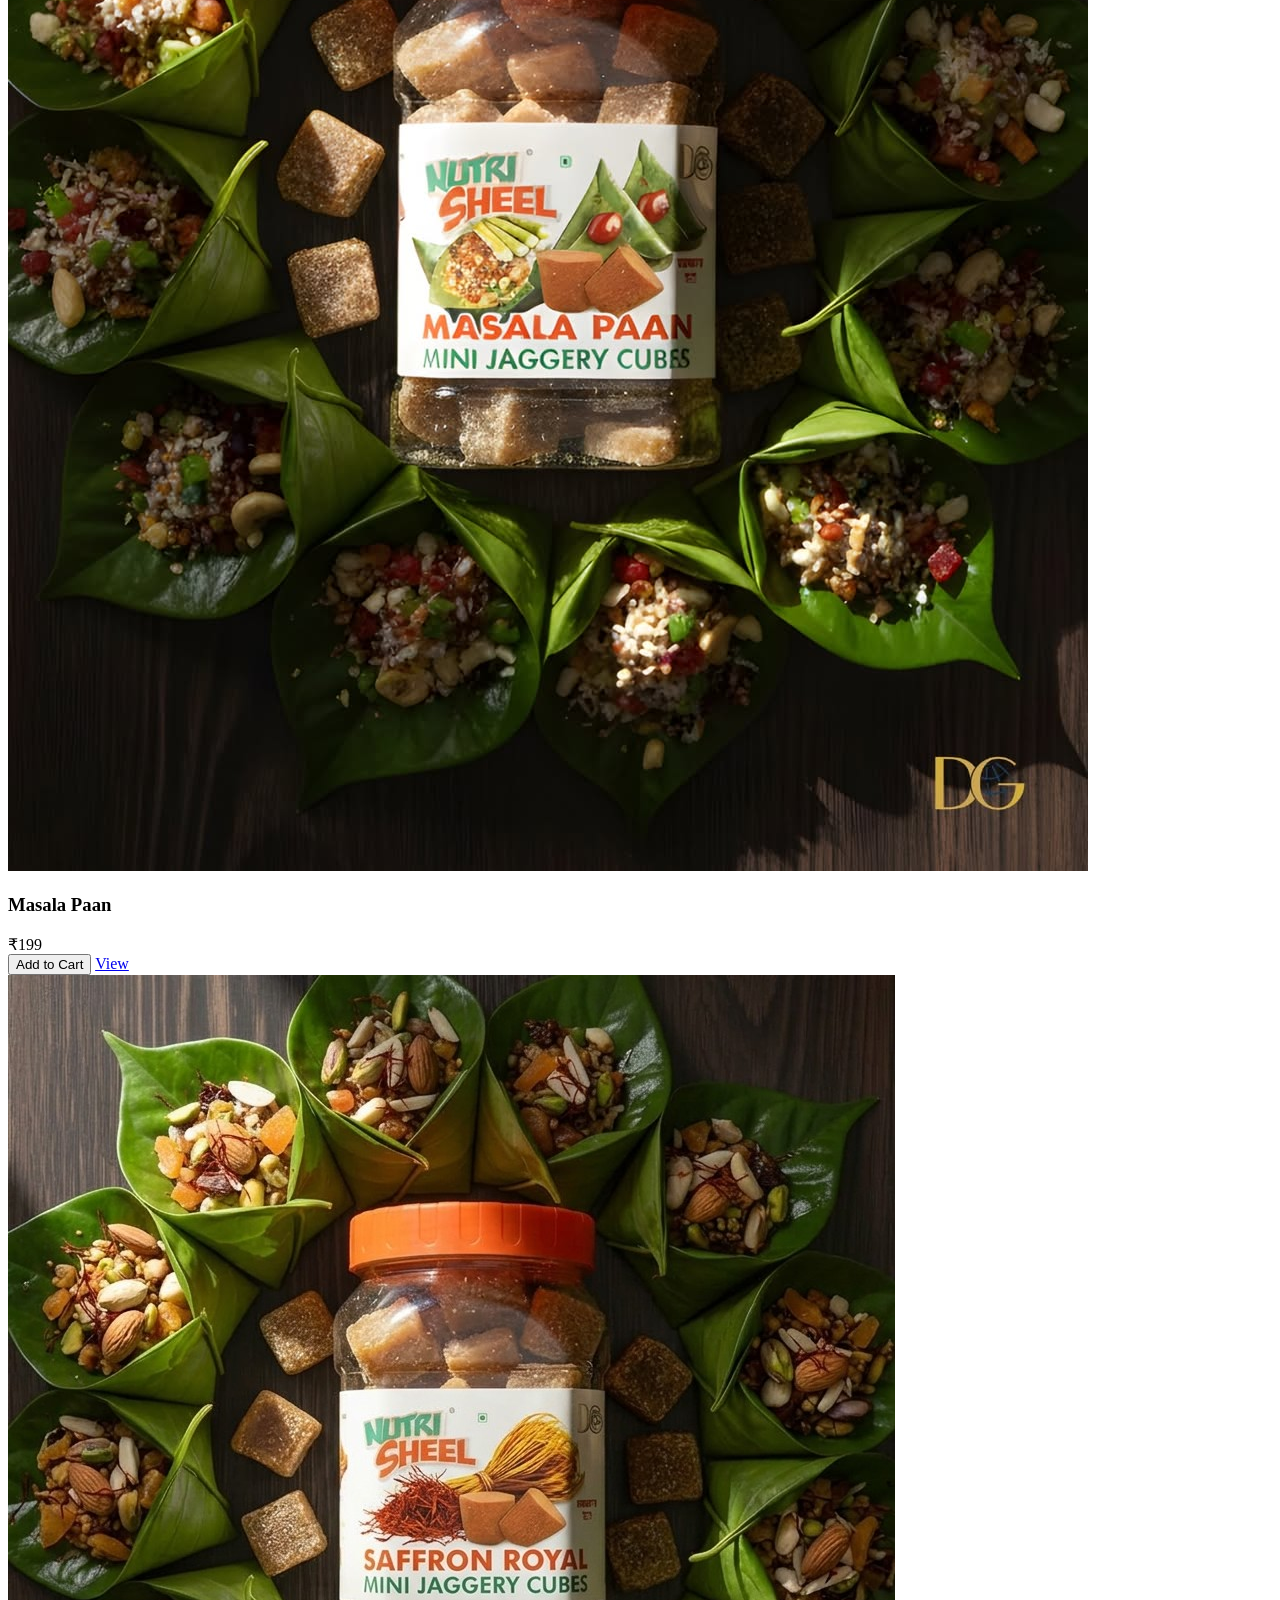
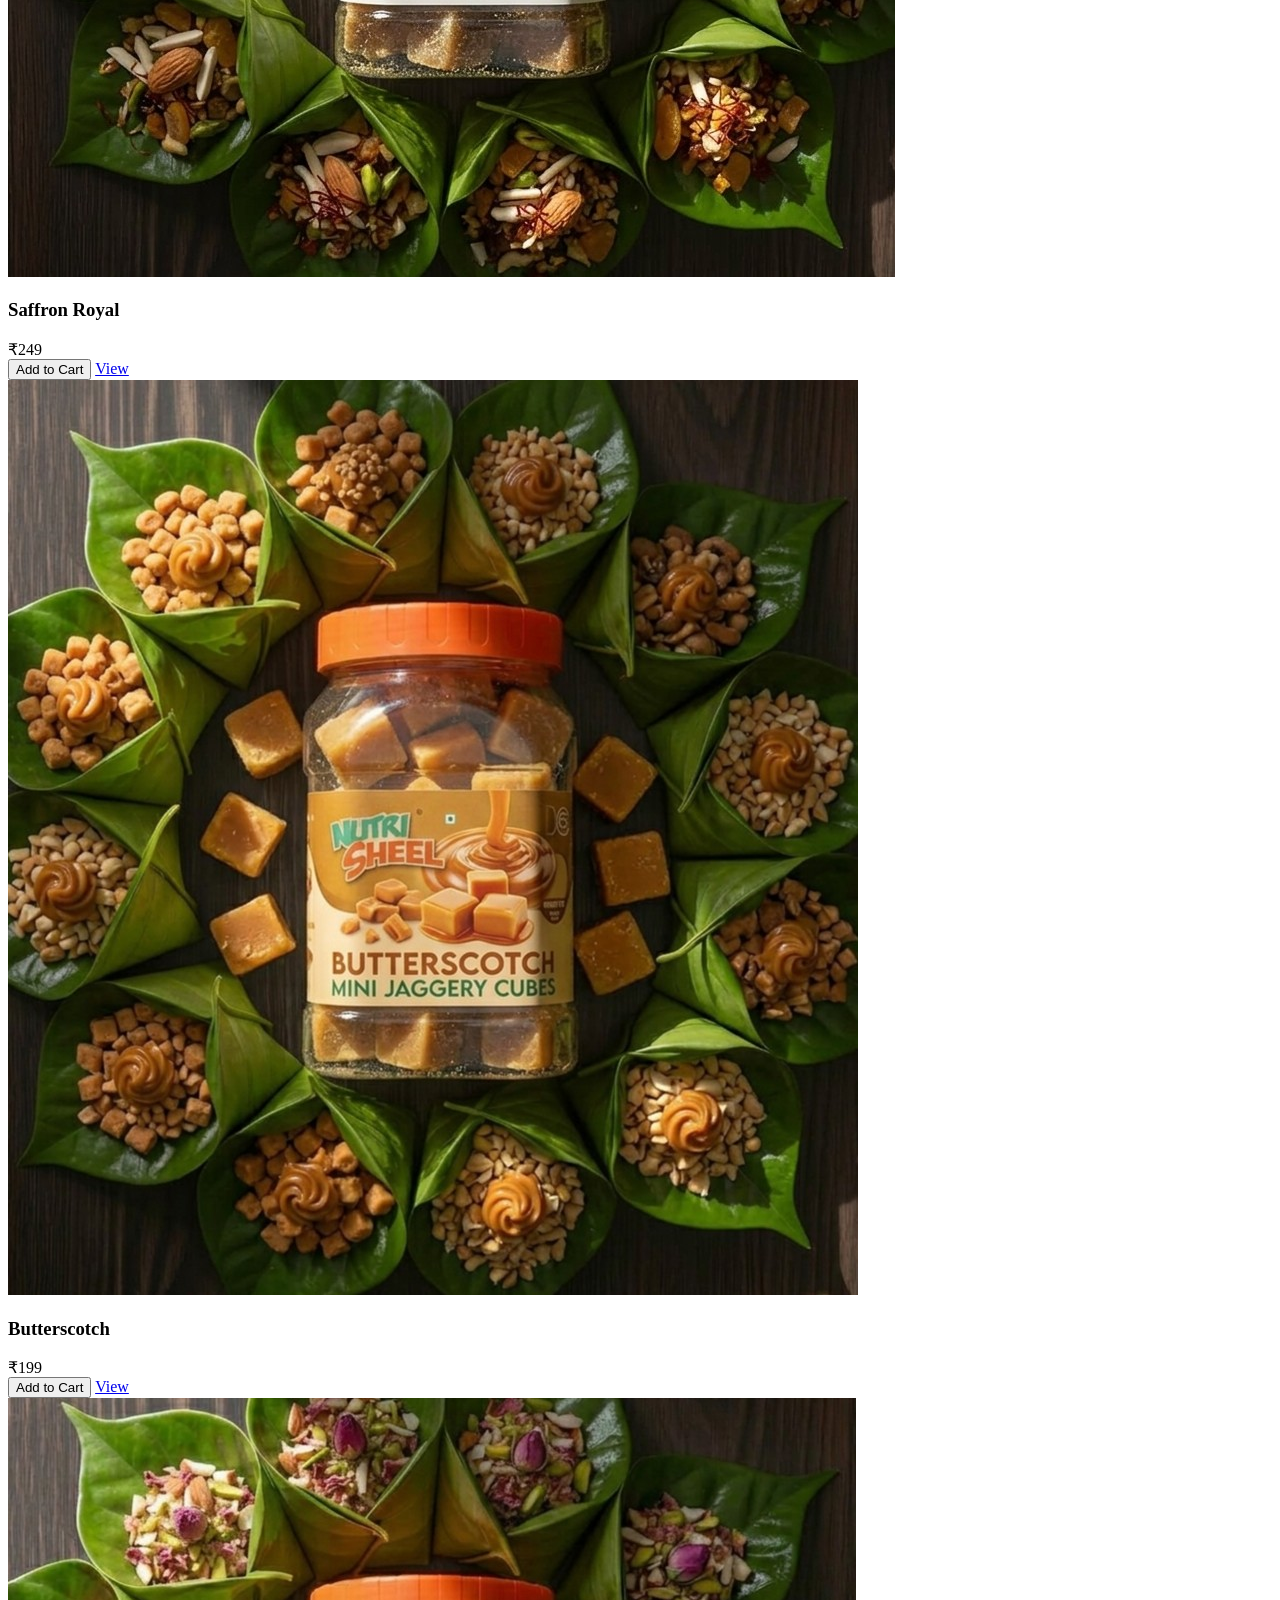
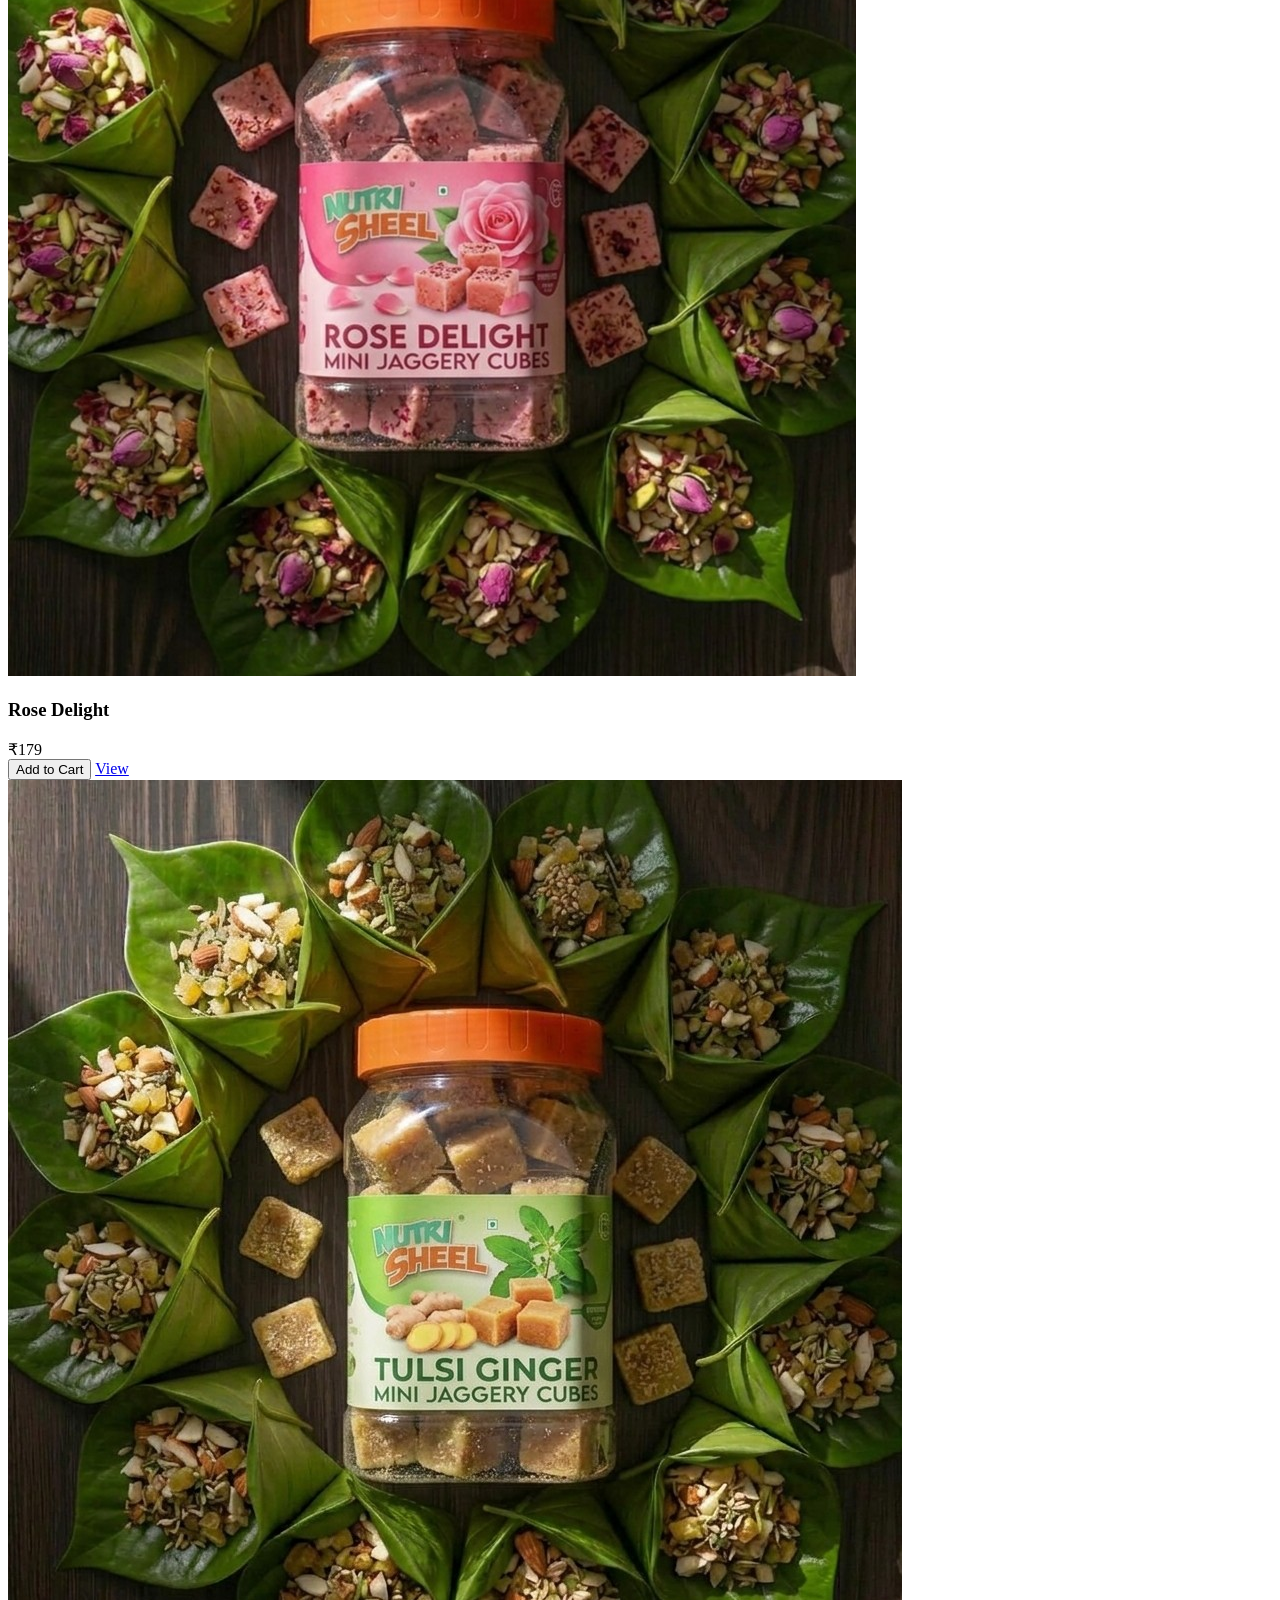
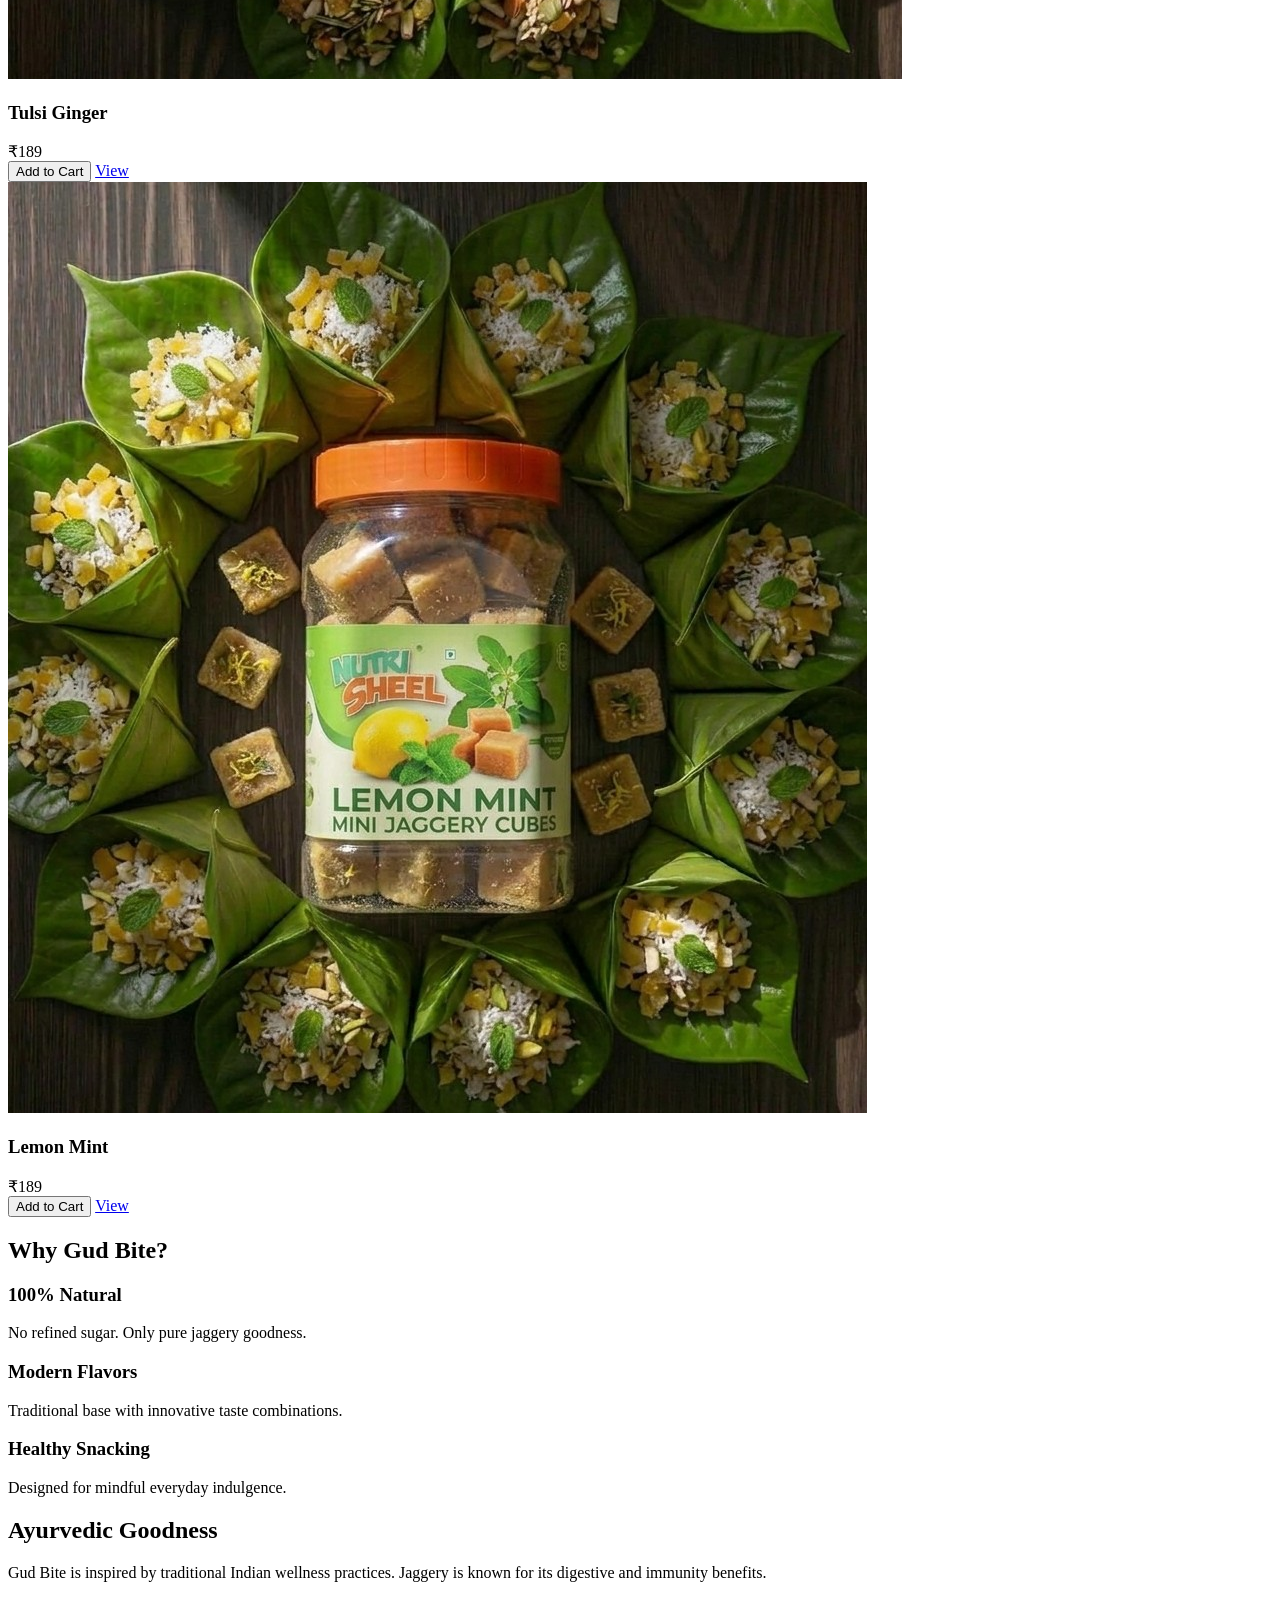
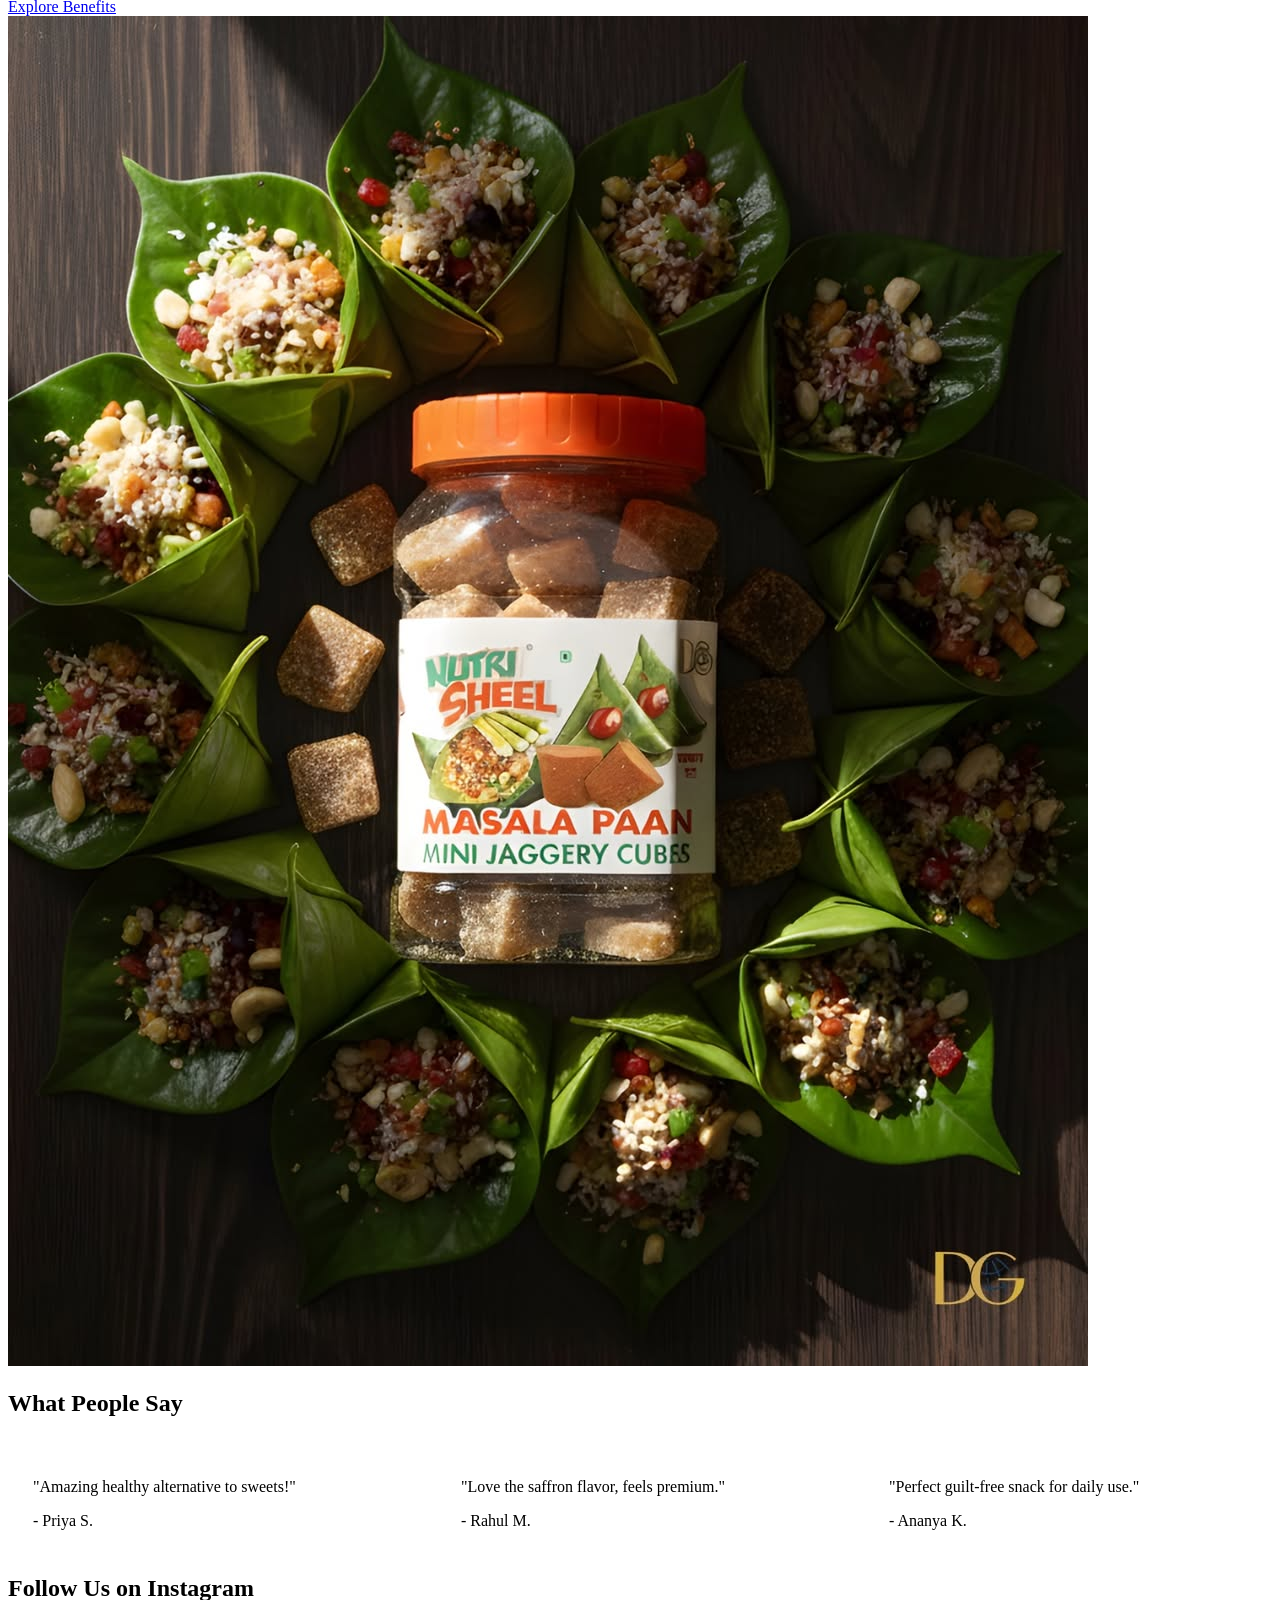
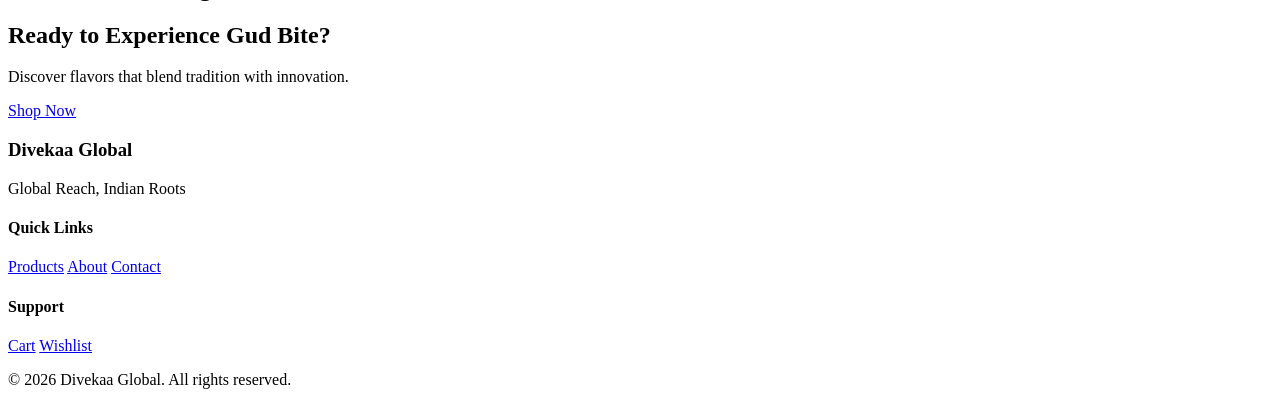
==== commit 8cc340c0: "Update index.html" ====
--- a/index.html
+++ b/index.html
@@ -45,7 +45,7 @@
 
 
   <!-- ================= HERO SECTION ================= -->
-  <section class="hero">
+<section class="hero home-hero">
     <div class="container hero-grid">
 
       <div class="hero-text">
--- a/assets/css/home.css
+++ b/assets/css/home.css
@@ -0,0 +1,165 @@
+/* =====================================
+   HOME PAGE ONLY
+   Divekaa Global
+===================================== */
+
+/* ---------- HERO ---------- */
+
+.home-hero {
+    padding: 80px 0;
+}
+
+.home-hero .hero-grid {
+    align-items: center;
+    gap: 60px;
+}
+
+.home-hero .hero-image img {
+    width: 100%;
+    height: 420px;
+    object-fit: cover;
+    border-radius: 20px;
+    box-shadow: 0 15px 40px rgba(0,0,0,0.08);
+}
+
+/* ---------- HERO CONTENT ---------- */
+
+.home-hero h1 {
+    font-size: 52px;
+    line-height: 1.1;
+    margin-bottom: 20px;
+}
+
+.home-hero p {
+    font-size: 17px;
+    max-width: 600px;
+}
+
+/* ---------- TRUST STRIP ---------- */
+
+.trust-strip {
+    padding: 40px 0;
+}
+
+.trust-grid {
+    display: grid;
+    grid-template-columns: repeat(4,1fr);
+    gap: 20px;
+}
+
+.trust-card {
+    background: white;
+    padding: 25px;
+    text-align: center;
+    border-radius: 14px;
+    box-shadow: 0 5px 20px rgba(0,0,0,.05);
+}
+
+/* ---------- FEATURED PRODUCTS ---------- */
+
+.featured-products {
+    padding: 70px 0;
+}
+
+/* ---------- ABOUT PREVIEW ---------- */
+
+.home-about {
+    padding: 80px 0;
+}
+
+.home-about-grid {
+    display: grid;
+    grid-template-columns: 1fr 1fr;
+    gap: 50px;
+    align-items: center;
+}
+
+.home-about-image img {
+    height: 350px;
+    width: 100%;
+    object-fit: cover;
+    border-radius: 16px;
+}
+
+.home-about-content h2 {
+    margin-bottom: 20px;
+}
+
+/* ---------- TESTIMONIALS ---------- */
+
+.testimonial-grid {
+    display: grid;
+    grid-template-columns: repeat(3,1fr);
+    gap: 20px;
+}
+
+.testimonial-card {
+    background: white;
+    padding: 25px;
+    border-radius: 14px;
+}
+
+/* ---------- INSTAGRAM ---------- */
+
+.instagram-grid {
+    display: grid;
+    grid-template-columns: repeat(3,1fr);
+    gap: 15px;
+}
+
+.instagram-grid img {
+    width: 100%;
+    height: 220px;
+    object-fit: cover;
+    border-radius: 12px;
+}
+
+/* ---------- SOCIAL CONNECT ---------- */
+
+.social-connect {
+    padding: 80px 0;
+    text-align: center;
+}
+
+.social-links {
+    margin-top: 25px;
+    display: flex;
+    justify-content: center;
+    gap: 15px;
+    flex-wrap: wrap;
+}
+
+.social-btn {
+    padding: 12px 24px;
+    border-radius: 40px;
+    border: 1px solid #B68B22;
+    text-decoration: none;
+    color: #B68B22;
+    transition: .3s;
+}
+
+.social-btn:hover {
+    background: #B68B22;
+    color: white;
+}
+
+/* ---------- MOBILE ---------- */
+
+@media(max-width:768px){
+
+    .home-about-grid,
+    .trust-grid,
+    .testimonial-grid,
+    .instagram-grid{
+        grid-template-columns:1fr;
+    }
+
+    .home-hero h1{
+        font-size:36px;
+    }
+
+    .home-hero .hero-image img{
+        height:280px;
+    }
+
+}
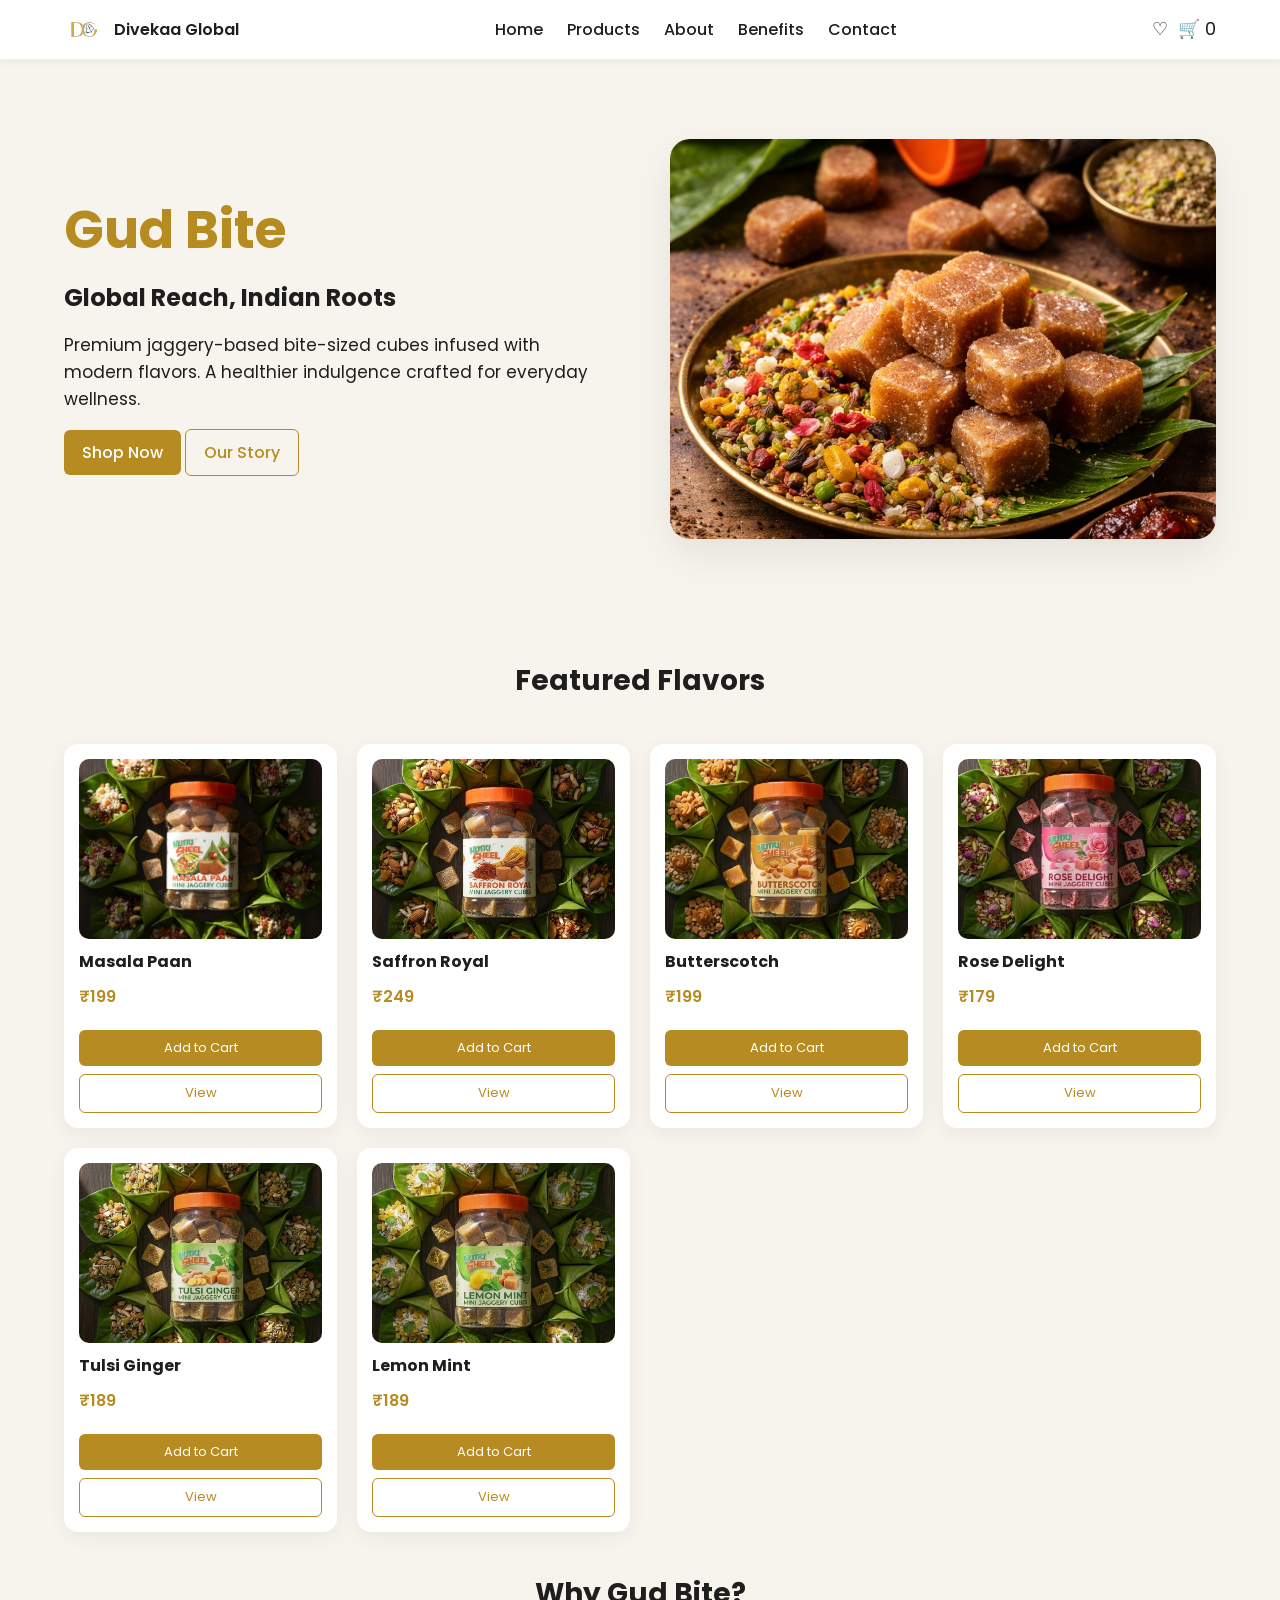
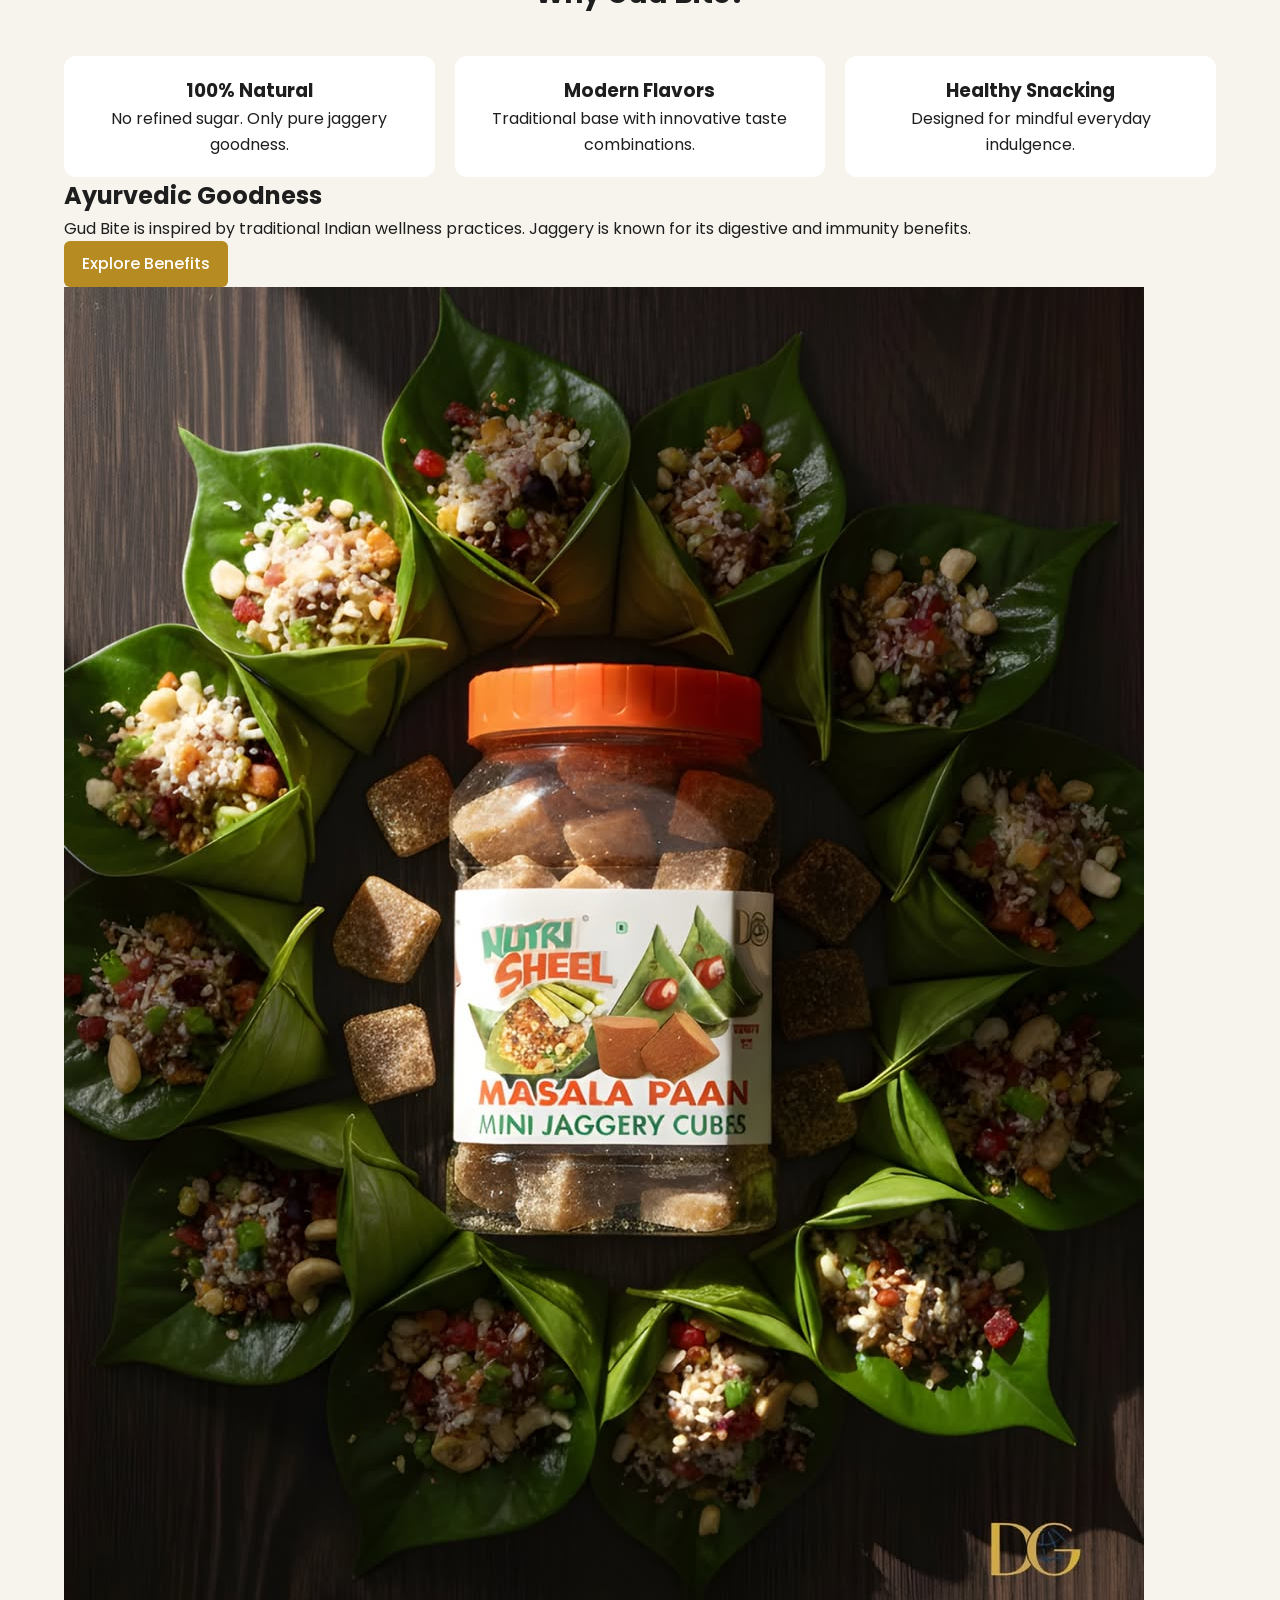
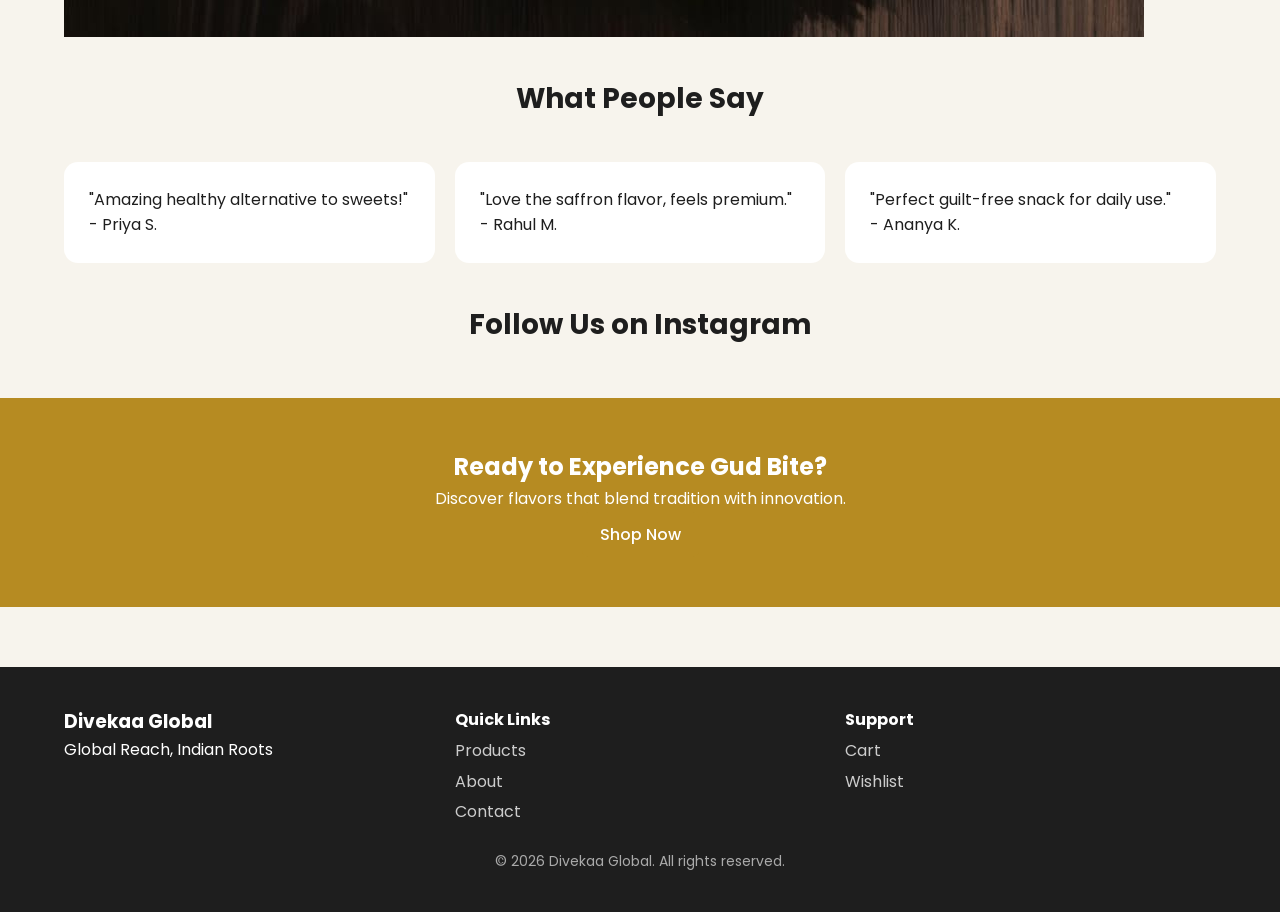
==== commit 19c183ef: "Update index.html" ====
--- a/index.html
+++ b/index.html
@@ -6,6 +6,7 @@
   <title>Divekaa Global | Gud Bite</title>
 
   <!-- CSS -->
+  <link rel="stylesheet" href="assets/css/style.css">
   <link rel="stylesheet" href="assets/css/home.css">
 
   <!-- Fonts -->
--- a/assets/css/style.css
+++ b/assets/css/style.css
@@ -0,0 +1,517 @@
+/* =========================================
+   DIVEKAA GLOBAL - STYLE SYSTEM
+   FMCG Premium Ecommerce UI
+========================================= */
+
+/* ---------- RESET ---------- */
+* {
+  margin: 0;
+  padding: 0;
+  box-sizing: border-box;
+  font-family: "Poppins", sans-serif;
+}
+
+body {
+  background: #F7F4ED;
+  color: #1E1E1E;
+  line-height: 1.6;
+}
+
+/* ---------- CONTAINER ---------- */
+.container {
+  width: 90%;
+  max-width: 1200px;
+  margin: auto;
+}
+
+/* ---------- HEADER ---------- */
+.header {
+  background: #FFFFFF;
+  padding: 15px 0;
+  box-shadow: 0 2px 10px rgba(0,0,0,0.05);
+  position: sticky;
+  top: 0;
+  z-index: 1000;
+}
+
+.nav-container {
+  display: flex;
+  justify-content: space-between;
+  align-items: center;
+}
+
+.logo {
+  display: flex;
+  align-items: center;
+  gap: 10px;
+  font-weight: 600;
+}
+
+.logo img {
+  width: 40px;
+}
+
+.nav a {
+  margin: 0 10px;
+  text-decoration: none;
+  color: #1E1E1E;
+  font-weight: 500;
+  transition: 0.3s;
+}
+
+.nav a:hover,
+.nav a.active {
+  color: #B68B22;
+}
+
+.nav-icons {
+  display: flex;
+  gap: 10px;
+}
+
+.icon-btn {
+  text-decoration: none;
+  font-size: 18px;
+  color: #1E1E1E;
+}
+
+/* ---------- HERO ---------- */
+.hero {
+  padding: 60px 0;
+}
+
+.hero-grid {
+  display: grid;
+  grid-template-columns: 1fr 1fr;
+  gap: 40px;
+  align-items: center;
+}
+
+.hero h1 {
+  font-size: 48px;
+  color: #B68B22;
+}
+
+.hero h2 {
+  font-size: 24px;
+  margin-bottom: 10px;
+}
+
+.hero p {
+  margin: 15px 0;
+}
+
+.hero-image img {
+  width: 100%;
+  border-radius: 12px;
+}
+
+/* ---------- BUTTONS ---------- */
+.btn {
+  padding: 10px 18px;
+  border: none;
+  cursor: pointer;
+  text-decoration: none;
+  display: inline-block;
+  border-radius: 6px;
+  transition: 0.3s;
+  font-weight: 500;
+}
+
+.btn.primary {
+  background: #B68B22;
+  color: white;
+}
+
+.btn.primary:hover {
+  background: #C9A33A;
+}
+
+.btn.secondary {
+  background: transparent;
+  border: 1px solid #B68B22;
+  color: #B68B22;
+}
+
+.btn.secondary:hover {
+  background: #B68B22;
+  color: white;
+}
+
+/* ---------- SECTION TITLE ---------- */
+.section-title {
+  text-align: center;
+  font-size: 28px;
+  margin: 40px 0;
+}
+/* ================= PRODUCT CARD FIX ================= */
+
+.product-grid {
+  display: grid;
+  grid-template-columns: repeat(auto-fit, minmax(240px, 1fr));
+  gap: 20px;
+}
+
+/* FORCE UNIFORM CARD SIZE */
+.product-card {
+  background: #fff;
+  border-radius: 14px;
+  padding: 15px;
+  box-shadow: 0 5px 20px rgba(0,0,0,0.06);
+  display: flex;
+  flex-direction: column;
+  justify-content: space-between;
+  height: 100%;
+  transition: 0.3s ease;
+}
+
+/* IMAGE FIX (VERY IMPORTANT) */
+.product-card img {
+  width: 100%;
+  height: 180px;
+  object-fit: cover;
+  border-radius: 10px;
+}
+
+/* TITLE CONSISTENCY */
+.product-card h3 {
+  font-size: 16px;
+  margin-top: 10px;
+}
+
+/* DESCRIPTION LIMIT */
+.product-card p {
+  font-size: 13px;
+  color: #555;
+  height: 40px;
+  overflow: hidden;
+}
+
+/* PRICE */
+.price {
+  margin: 10px 0;
+  font-size: 16px;
+  font-weight: 600;
+  color: #B68B22;
+}
+
+/* ================= BUTTON SYSTEM FIX ================= */
+
+.product-actions {
+  display: flex;
+  flex-direction: column;
+  gap: 8px;
+  margin-top: 10px;
+}
+
+.product-actions button,
+.product-actions a {
+  padding: 8px 10px;
+  text-align: center;
+  border-radius: 6px;
+  font-size: 13px;
+  cursor: pointer;
+  text-decoration: none;
+  border: none;
+}
+
+/* ADD TO CART */
+.product-actions button {
+  background: #B68B22;
+  color: white;
+}
+
+/* VIEW PRODUCT */
+.product-actions a {
+  background: transparent;
+  border: 1px solid #B68B22;
+  color: #B68B22;
+}
+
+.product-actions a:hover {
+  background: #B68B22;
+  color: white;
+}
+/* ================= PRODUCT DETAIL FIX ================= */
+
+.product-grid-detail {
+  display: grid;
+  grid-template-columns: 1fr 1fr;
+  gap: 40px;
+  align-items: start;
+}
+
+/* MAIN IMAGE SMALLER */
+.product-images img#main-product-image {
+  width: 100%;
+  max-height: 320px;
+  object-fit: cover;
+  border-radius: 12px;
+}
+
+/* THUMBNAILS */
+.thumbnail-row {
+  display: flex;
+  gap: 10px;
+  margin-top: 10px;
+}
+
+.thumbnail-row img {
+  width: 60px;
+  height: 60px;
+  object-fit: cover;
+  border-radius: 8px;
+  cursor: pointer;
+}
+
+/* PRODUCT INFO CLEAN */
+.product-info h1 {
+  font-size: 26px;
+}
+
+.product-info p {
+  font-size: 14px;
+  color: #555;
+}
+
+/* ---------- WHY SECTION ---------- */
+.why-grid {
+  display: grid;
+  grid-template-columns: repeat(3, 1fr);
+  gap: 20px;
+  text-align: center;
+}
+
+.why-card {
+  background: white;
+  padding: 20px;
+  border-radius: 12px;
+}
+
+/* ---------- CTA ---------- */
+.cta {
+  background: #B68B22;
+  color: white;
+  text-align: center;
+  padding: 50px 20px;
+  margin-top: 50px;
+}
+
+/* ---------- FOOTER ---------- */
+.footer {
+  background: #1E1E1E;
+  color: white;
+  padding: 40px 0;
+  margin-top: 60px;
+}
+
+.footer-grid {
+  display: grid;
+  grid-template-columns: repeat(3, 1fr);
+  gap: 20px;
+}
+
+.footer a {
+  color: #ccc;
+  text-decoration: none;
+  display: block;
+  margin: 5px 0;
+}
+
+.footer-bottom {
+  text-align: center;
+  margin-top: 20px;
+  font-size: 14px;
+  color: #aaa;
+}
+
+/* ---------- CART ---------- */
+.cart-grid {
+  display: grid;
+  grid-template-columns: 2fr 1fr;
+  gap: 20px;
+}
+
+.cart-item {
+  display: flex;
+  align-items: center;
+  justify-content: space-between;
+  background: white;
+  padding: 10px;
+  margin-bottom: 10px;
+  border-radius: 10px;
+}
+
+.cart-item img {
+  width: 60px;
+  border-radius: 8px;
+}
+
+.cart-summary {
+  background: white;
+  padding: 20px;
+  border-radius: 12px;
+}
+
+/* ---------- RESPONSIVE ---------- */
+@media (max-width: 768px) {
+
+  .hero-grid {
+    grid-template-columns: 1fr;
+  }
+
+  .product-grid {
+    grid-template-columns: 1fr;
+  }
+
+  .why-grid {
+    grid-template-columns: 1fr;
+  }
+
+  .cart-grid {
+    grid-template-columns: 1fr;
+  }
+
+  .nav {
+    display: none;
+  }
+}
+/* ================= PREMIUM SEARCH BAR ================= */
+
+.search-box {
+  display: flex;
+  align-items: center;
+  gap: 8px;
+  background: white;
+  padding: 10px 14px;
+  border-radius: 12px;
+  box-shadow: 0 4px 15px rgba(0,0,0,0.06);
+  border: 1px solid rgba(0,0,0,0.05);
+  transition: 0.3s;
+}
+
+.search-box:focus-within {
+  border-color: var(--gold);
+  box-shadow: 0 6px 18px rgba(182,139,34,0.2);
+}
+
+.search-box input {
+  width: 100%;
+  border: none;
+  outline: none;
+  font-size: 14px;
+  background: transparent;
+}
+
+/* SEARCH ICON */
+.search-box::before {
+  content: "🔍";
+  font-size: 14px;
+  opacity: 0.6;
+}
+/* ================= GLOBAL IMAGE CONTROL ================= */
+
+img {
+  max-width: 100%;
+  display: block;
+}
+
+/* HERO IMAGE FIX */
+.hero-image img {
+  max-height: 400px;
+  object-fit: cover;
+}
+
+/* ABOUT / BENEFITS IMAGES */
+.about-image img,
+.ayurveda-image img {
+  max-height: 350px;
+  object-fit: cover;
+  border-radius: 12px;
+}
+/* ================= PREMIUM ANIMATIONS ================= */
+
+@keyframes fadeUp {
+  from {
+    opacity: 0;
+    transform: translateY(12px);
+  }
+  to {
+    opacity: 1;
+    transform: translateY(0);
+  }
+}
+
+@keyframes fadeIn {
+  from {
+    opacity: 0;
+  }
+  to {
+    opacity: 1;
+  }
+}
+
+/* Apply smooth entrance */
+.hero,
+.product-card,
+.section-title,
+.why-card {
+  animation: fadeUp 0.6s ease both;
+}
+
+/* Smooth hover system upgrade */
+.product-card {
+  transition: transform 0.25s ease, box-shadow 0.25s ease;
+}
+
+.product-card:hover {
+  transform: translateY(-6px) scale(1.01);
+  box-shadow: 0 10px 30px rgba(0,0,0,0.10);
+}
+
+/* Button micro interaction */
+.btn {
+  transition: all 0.25s ease;
+}
+
+.btn:active {
+  transform: scale(0.97);
+}
+.social-connect {
+    padding: 70px 0;
+    text-align: center;
+    background: #fff;
+}
+
+.social-connect h2 {
+    margin-bottom: 10px;
+}
+
+.social-connect p {
+    max-width: 600px;
+    margin: auto;
+    color: #666;
+}
+
+.social-links {
+    margin-top: 25px;
+    display: flex;
+    justify-content: center;
+    gap: 15px;
+    flex-wrap: wrap;
+}
+
+.social-btn {
+    padding: 12px 22px;
+    border-radius: 30px;
+    text-decoration: none;
+    font-weight: 500;
+    transition: .3s;
+    border: 1px solid #B68B22;
+    color: #B68B22;
+}
+
+.social-btn:hover {
+    background: #B68B22;
+    color: white;
+}
